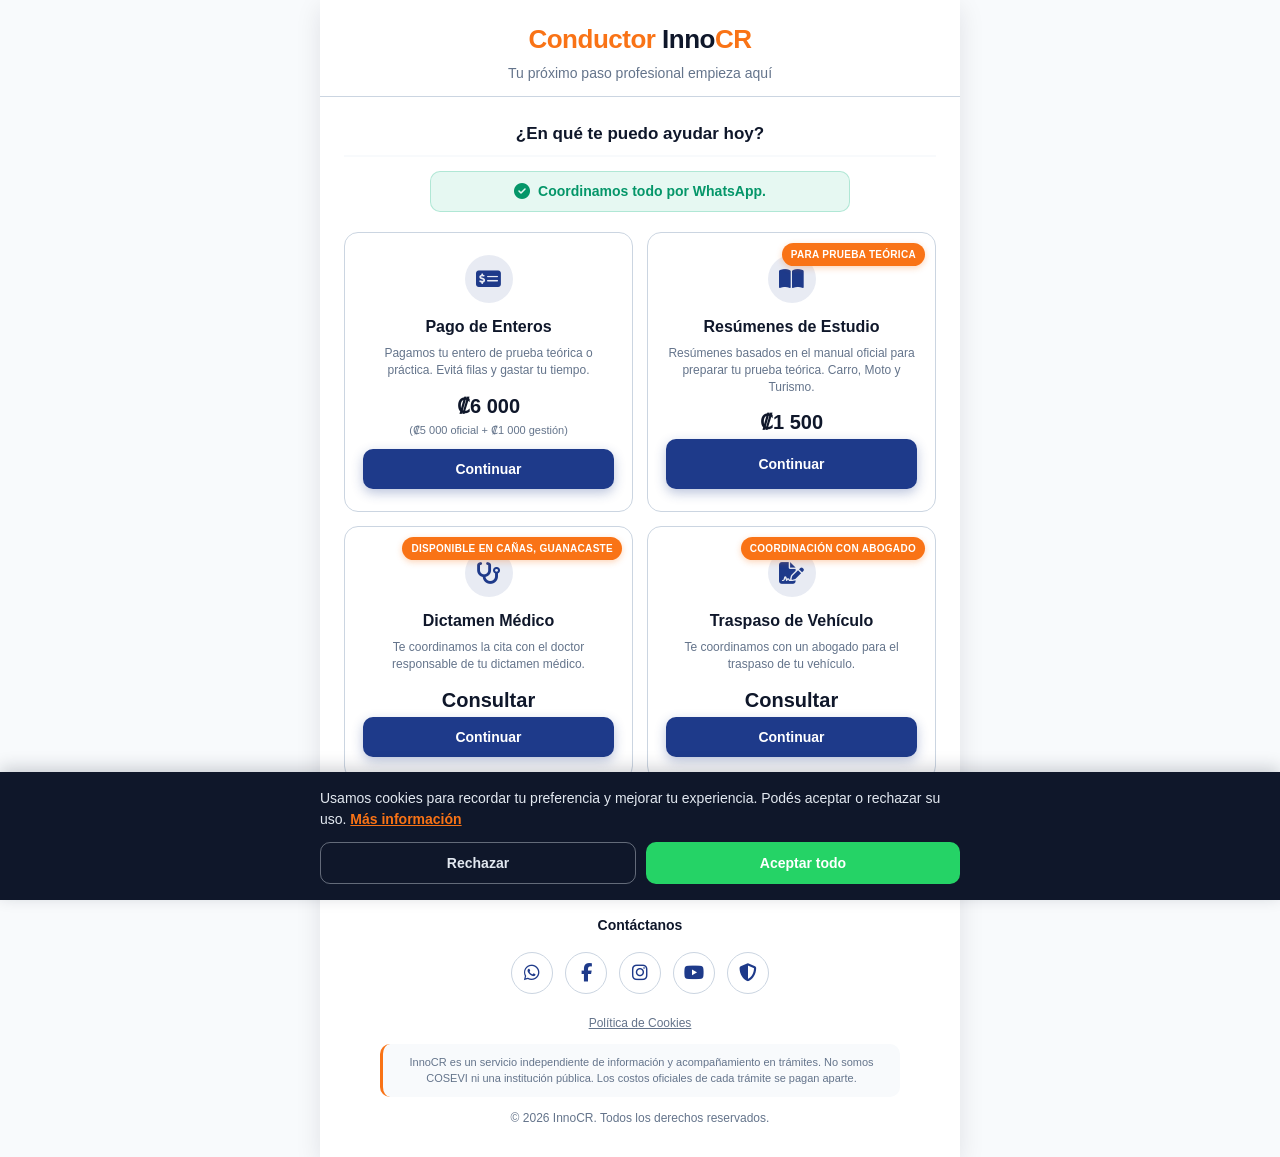
==== conductor/index.html @ 795f497c "Primera versión del sitio web Conductor" ====
<!DOCTYPE html>
<html lang="es">

<head>
    <meta charset="UTF-8">
    <meta name="viewport" content="width=device-width, initial-scale=1.0">
    <title>InnoCR | Trámites y Servicios para Conductores en Costa Rica</title>

    <meta property="og:title" content="InnoCR - Trámites y Servicios para Conductores">
    <meta property="og:description"
        content="Pago de enteros, resúmenes de estudio, dictamen médico y traspasos. Todo coordinado por WhatsApp.">
    <meta property="og:image" content="https://innocr.com/cv/anuncio.jpg">
    <meta property="og:type" content="website">

    <link rel="stylesheet" href="https://cdnjs.cloudflare.com/ajax/libs/font-awesome/6.5.1/css/all.min.css">

    <link rel="stylesheet" href="../cv/styles.css">
    <link rel="stylesheet" href="css/styles.css">
</head>

<body>

    <div id="app">

        <!-- ============================================
             PANTALLA 1: HUB
             ============================================ -->
        <section id="pantalla-hub" class="pantalla activa">
            <header class="cabecera">
                <h1 class="logo"><span>Conductor</span> Inno<span>CR</span></h1>
                <p class="eslogan">Tu próximo paso profesional empieza aquí</p>
            </header>

            <div class="contenido">
                <h2 class="titulo-seccion" style="text-align:center; margin-bottom:14px;">¿En qué te puedo ayudar hoy?
                </h2>

                <div class="tag-pago">
                    <i class="fa-solid fa-circle-check"></i>
                    Coordinamos todo por WhatsApp.
                </div>

                <div id="hub-productos" class="hub-contenido"></div>

                <div class="btn-dudas-wrapper">
                    <button class="btn-dudas-whatsapp" data-ir-a="pantalla-info">
                        <i class="fa-solid fa-circle-info"></i>
                        Información útil para conductores
                    </button>
                </div>
            </div>

            <footer class="footer-innocr">
                <p class="footer-contacto">Contáctanos</p>

                <div class="footer-redes">
                    <a href="https://wa.me/50670373820" target="_blank" rel="noopener" title="WhatsApp">
                        <i class="fa-brands fa-whatsapp"></i>
                    </a>
                    <a href="https://www.facebook.com/Innocr2018" target="_blank" rel="noopener" title="Facebook">
                        <i class="fa-brands fa-facebook-f"></i>
                    </a>
                    <a href="https://www.instagram.com/innocostarica" target="_blank" rel="noopener" title="Instagram">
                        <i class="fa-brands fa-instagram"></i>
                    </a>
                    <a href="https://www.youtube.com/@InnoCostaRica" target="_blank" rel="noopener" title="YouTube">
                        <i class="fa-brands fa-youtube"></i>
                    </a>
                    <a href="#" onclick="abrirModalPrivacidad(); return false;" title="Política de Privacidad">
                        <i class="fa-solid fa-shield-halved"></i>
                    </a>
                </div>

                <p class="footer-legal">
                    <a href="#" onclick="abrirModalCookies(); return false;">Política de Cookies</a>
                </p>

                <p class="footer-aviso" id="footer-aviso-legal"></p>

                <p class="footer-copy">
                    &copy; <span id="anio-actual"></span> InnoCR. Todos los derechos reservados.
                </p>
            </footer>
        </section>

        <!-- ============================================
             PANTALLA 2: INFO ÚTIL
             ============================================ -->
        <section id="pantalla-info" class="pantalla">
            <header class="cabecera">
                <button class="cabecera-volver" data-ir-a="pantalla-hub">
                    <i class="fa-solid fa-arrow-left"></i> Volver
                </button>
                <h2 class="titulo-pantalla">Información útil</h2>
            </header>

            <div class="contenido">

                <div class="seccion">
                    <h3 class="titulo-seccion">
                        Información sobre tipos de licencia
                        <span class="tag-gratis">Gratis</span>
                    </h3>
                    <p class="ayuda-seccion">Tocá una licencia para ver su descripción.</p>
                    <div id="info-licencias" class="licencias-grid"></div>
                </div>

                <div class="seccion">
                    <h3 class="titulo-seccion">Tipos de placa</h3>
                    <div id="info-placas" class="info-lista"></div>
                </div>

                <div class="seccion">
                    <h3 class="titulo-seccion">
                        Servicios gratuitos y enlaces oficiales
                        <span class="tag-gratis">Gratis</span>
                    </h3>
                    <p class="ayuda-seccion">Estos enlaces te llevan a los sitios oficiales. InnoCR no gestiona estos
                        trámites.</p>
                    <div id="info-enlaces" class="enlaces-grid"></div>
                </div>

            </div>
        </section>

        <!-- ============================================
             PANTALLA 3: FORMULARIO
             ============================================ -->
        <section id="pantalla-formulario" class="pantalla">
            <header class="cabecera">
                <button class="cabecera-volver" data-ir-a="pantalla-hub">
                    <i class="fa-solid fa-arrow-left"></i> Volver
                </button>
                <h2 class="titulo-pantalla" id="form-titulo">Formulario</h2>
                <div id="barra-progreso-wrapper" class="progreso" style="display:none; margin-top:12px;">
                    <span class="paso-texto" id="paso-texto">Paso 1 de 3</span>
                    <div class="barra-progreso">
                        <div class="barra-progreso-fill" id="barra-progreso-fill" style="width: 33%;"></div>
                    </div>
                </div>
            </header>

            <div class="contenido">
                <div id="form-campos"></div>
            </div>
        </section>

        <!-- MODAL SELECCIÓN -->
        <div id="modal-seleccion" class="modal-overlay">
            <div class="modal-contenido">
                <h3 id="modal-seleccion-titulo">Seleccionar</h3>
                <div id="modal-seleccion-lista" class="modal-seleccion-lista"></div>
                <div class="modal-botones">
                    <button class="btn-cancelar" id="modal-seleccion-cancelar" type="button">Cancelar</button>
                    <button class="btn-entendido" id="modal-seleccion-confirmar" type="button">Confirmar</button>
                </div>
            </div>
        </div>

        <!-- MODAL PRIVACIDAD -->
        <div id="modal-privacidad" class="modal-overlay">
            <div class="modal-contenido" style="max-width:500px; text-align:left;">
                <h3 style="text-align:center;">Política de Privacidad</h3>
                <p id="texto-privacidad"
                    style="font-size:13px; white-space:pre-wrap; max-height:300px; overflow-y:auto; background:var(--fondo-suave); padding:15px; border-radius:8px; color:var(--texto-suave);">
                </p>
                <div class="modal-botones">
                    <button class="btn-entendido" onclick="cerrarModalPrivacidad()" type="button">Entendido</button>
                </div>
            </div>
        </div>

        <!-- MODAL COOKIES -->
        <div id="modal-cookies" class="modal-overlay">
            <div class="modal-contenido" style="max-width:500px; text-align:left;">
                <h3 style="text-align:center;">Política de Cookies</h3>
                <p id="texto-cookies"
                    style="font-size:13px; white-space:pre-wrap; max-height:300px; overflow-y:auto; background:var(--fondo-suave); padding:15px; border-radius:8px; color:var(--texto-suave);">
                </p>
                <div class="modal-botones">
                    <button class="btn-entendido" onclick="cerrarModalCookies()" type="button">Entendido</button>
                </div>
            </div>
        </div>

        <!-- BANNER COOKIES -->
        <div id="cookie-banner" class="cookie-banner">
            <div class="cookie-banner-contenido">
                <p class="cookie-banner-texto">
                    Usamos cookies para recordar tu preferencia y mejorar tu experiencia. Podés aceptar o rechazar su
                    uso.
                    <a href="#" onclick="abrirModalCookies(); return false;">Más información</a>
                </p>
                <div class="cookie-banner-botones">
                    <button class="cookie-btn cookie-btn-rechazar" onclick="rechazarCookies()"
                        type="button">Rechazar</button>
                    <button class="cookie-btn cookie-btn-aceptar" onclick="aceptarCookies()" type="button">Aceptar
                        todo</button>
                </div>
            </div>
        </div>

    </div>

    <script src="js/data.js"></script>
    <script src="js/utils.js"></script>
    <script src="js/app.js"></script>

</body>

</html>
---- cv/styles.css ----
/* ============================================
   InnoCR — styles.css (GLOBAL)
   Compartido por: landing, curriculum, recomendación y conductor
   ============================================ */

/* ============================================
   1. VARIABLES Y PALETA DE COLORES
   ============================================ */
:root {
    --primario: #0F172A;
    --secundario: #1E3A8A;
    --secundario-hover: #172554;
    --acento: #F97316;
    --acento-hover: #EA580C;
    --fondo: #FFFFFF;
    --fondo-suave: #F8FAFC;
    --texto: #334155;
    --texto-suave: #64748B;
    --borde: #CBD5E1;
    --exito: #10B981;
    --error: #EF4444;
    --whatsapp: #25D366;
    --radio: 14px;
    --radio-sm: 10px;
    --sombra: 0 2px 8px rgba(15, 23, 42, 0.06);
    --sombra-lg: 0 8px 24px rgba(15, 23, 42, 0.10);
}

/* ============================================
   2. RESET Y ESTILOS BASE
   ============================================ */
* {
    box-sizing: border-box;
    margin: 0;
    padding: 0;
}

html,
body {
    height: 100%;
    font-family: -apple-system, BlinkMacSystemFont, "Segoe UI", Roboto, "Helvetica Neue", Arial, sans-serif;
    background: var(--fondo-suave);
    color: var(--texto);
    -webkit-font-smoothing: antialiased;
    font-size: 16px;
    line-height: 1.5;
}

#app {
    max-width: 640px;
    margin: 0 auto;
    min-height: 100vh;
    background: var(--fondo);
    box-shadow: var(--sombra-lg);
    position: relative;
    display: flex;
    flex-direction: column;
}

/* ============================================
   3. ESTRUCTURA DE PANTALLAS
   ============================================ */
.pantalla {
    display: none;
    flex-direction: column;
    min-height: 100vh;
    animation: fadeIn 0.3s ease;
}

.pantalla.activa {
    display: flex;
}

@keyframes fadeIn {
    from {
        opacity: 0;
        transform: translateY(6px);
    }

    to {
        opacity: 1;
        transform: translateY(0);
    }
}

.cabecera {
    padding: 20px 24px 12px;
    border-bottom: 1px solid var(--borde);
    background: var(--fondo);
    position: sticky;
    top: 0;
    z-index: 10;
}

.logo {
    color: var(--primario);
    font-size: 26px;
    font-weight: 800;
    letter-spacing: -0.5px;
    text-align: center;
}

.logo span {
    color: var(--acento);
}

.eslogan {
    color: var(--texto-suave);
    font-size: 14px;
    text-align: center;
    margin-top: 4px;
}

.titulo-pantalla {
    color: var(--primario);
    font-size: 22px;
    font-weight: 700;
    text-align: center;
    margin-top: 12px;
}

/* Botón "← Volver" en cabecera de subpáginas */
.cabecera-volver {
    display: inline-flex;
    align-items: center;
    gap: 6px;
    color: var(--texto-suave);
    text-decoration: none;
    font-size: 14px;
    font-weight: 600;
    margin-bottom: 8px;
}

.cabecera-volver:hover {
    color: var(--secundario);
}

.cabecera-volver i {
    font-size: 12px;
}

/* ============================================
   4. BARRA DE PROGRESO
   ============================================ */
.progreso {
    margin-bottom: 8px;
}

.paso-texto {
    display: block;
    text-align: center;
    font-size: 12px;
    font-weight: 600;
    color: var(--texto-suave);
    letter-spacing: 0.5px;
    text-transform: uppercase;
    margin-bottom: 6px;
}

.barra-progreso {
    width: 100%;
    height: 4px;
    background: var(--borde);
    border-radius: 2px;
    overflow: hidden;
}

.barra-progreso-fill {
    height: 100%;
    background: linear-gradient(90deg, var(--secundario), var(--primario));
    border-radius: 2px;
    transition: width 0.4s ease;
}

/* ============================================
   5. CONTENIDO Y SECCIONES
   ============================================ */
.contenido {
    flex: 1;
    padding: 24px;
    overflow-y: auto;
}

.seccion {
    margin-bottom: 28px;
}

.seccion:last-child {
    margin-bottom: 0;
}

.titulo-seccion {
    color: var(--primario);
    font-size: 17px;
    font-weight: 700;
    margin-bottom: 14px;
    padding-bottom: 8px;
    border-bottom: 2px solid var(--fondo-suave);
}

.opcional {
    font-weight: 400;
    font-size: 13px;
    color: var(--texto-suave);
}

.obligatorio {
    color: var(--error);
    font-weight: 700;
}

.ayuda-seccion {
    font-size: 13px;
    color: var(--texto-suave);
    margin-bottom: 14px;
}

/* ============================================
   6. FORMULARIOS E INPUTS
   ============================================ */
label {
    display: block;
    font-size: 14px;
    font-weight: 600;
    color: var(--texto);
    margin-bottom: 6px;
    margin-top: 14px;
}

label:first-of-type {
    margin-top: 0;
}

input[type="text"],
input[type="email"],
input[type="tel"],
input[type="url"],
input[type="number"],
select,
textarea {
    width: 100%;
    padding: 13px 14px;
    font-size: 16px;
    font-family: inherit;
    color: var(--texto);
    background: var(--fondo);
    border: 1.5px solid var(--borde);
    border-radius: var(--radio-sm);
    outline: none;
    transition: border-color 0.15s, box-shadow 0.15s;
    -webkit-appearance: none;
    appearance: none;
}

input:focus,
select:focus,
textarea:focus {
    border-color: var(--secundario);
    box-shadow: 0 0 0 3px rgba(30, 58, 138, 0.15);
}

input.error,
select.error,
textarea.error {
    border-color: var(--error);
    box-shadow: 0 0 0 3px rgba(239, 68, 68, 0.12);
}

select {
    background-image: url("data:image/svg+xml;utf8,<svg xmlns='http://www.w3.org/2000/svg' width='12' height='12' viewBox='0 0 24 24' fill='none' stroke='%2364748B' stroke-width='3'><polyline points='6 9 12 15 18 9'/></svg>");
    background-repeat: no-repeat;
    background-position: right 14px center;
    padding-right: 40px;
}

textarea {
    resize: vertical;
    min-height: 100px;
}

.fila {
    display: grid;
    grid-template-columns: 1fr 1fr;
    gap: 10px;
}

.fila-3 {
    display: grid;
    grid-template-columns: 1fr 1fr 1fr;
    gap: 10px;
}

.tel-grupo {
    display: grid;
    grid-template-columns: 120px 1fr;
    gap: 8px;
}

.checkbox-label {
    display: flex;
    align-items: flex-start;
    gap: 10px;
    font-size: 14px;
    font-weight: 400;
    padding: 14px;
    background: var(--fondo-suave);
    border-radius: var(--radio-sm);
    border: 1.5px solid var(--borde);
    cursor: pointer;
    margin: 0;
    transition: all 0.3s ease;
}

.checkbox-label input {
    width: 20px;
    height: 20px;
    margin-top: 1px;
    accent-color: var(--secundario);
    flex-shrink: 0;
    cursor: pointer;
}

/* ============================================
   7. BLOQUES DINÁMICOS
   ============================================ */
.bloque {
    background: var(--fondo-suave);
    border: 1.5px solid var(--borde);
    border-radius: var(--radio);
    padding: 16px;
    margin-bottom: 14px;
    position: relative;
    animation: slideIn 0.25s ease;
}

@keyframes slideIn {
    from {
        opacity: 0;
        transform: translateY(-6px);
    }

    to {
        opacity: 1;
        transform: translateY(0);
    }
}

.bloque label {
    font-size: 13px;
    margin-top: 10px;
}

.bloque label:first-of-type {
    margin-top: 0;
}

.bloque-acciones {
    display: flex;
    justify-content: flex-end;
    gap: 6px;
    margin-bottom: 12px;
    border-bottom: 1px dashed var(--borde);
    padding-bottom: 10px;
}

.btn-accion {
    width: 32px;
    height: 32px;
    border-radius: 50%;
    border: none;
    display: flex;
    align-items: center;
    justify-content: center;
    cursor: pointer;
    font-size: 14px;
    transition: background 0.15s;
}

.btn-eliminar {
    background: rgba(239, 68, 68, 0.1);
    color: var(--error);
}

.btn-eliminar:hover {
    background: rgba(239, 68, 68, 0.2);
}

.btn-mover {
    background: rgba(15, 23, 42, 0.08);
    color: var(--primario);
}

.btn-mover:hover {
    background: rgba(15, 23, 42, 0.15);
}

.btn-agregar {
    width: 100%;
    padding: 13px;
    background: var(--fondo);
    color: var(--secundario);
    border: 2px dashed var(--secundario);
    border-radius: var(--radio-sm);
    font-size: 15px;
    font-weight: 600;
    cursor: pointer;
    transition: background 0.15s;
    font-family: inherit;
}

.btn-agregar:hover {
    background: rgba(30, 58, 138, 0.05);
}

/* ============================================
   8. BOTONES PRINCIPALES Y BARRA INFERIOR
   ============================================ */
.barra-inferior {
    display: flex;
    gap: 10px;
    padding: 16px 24px;
    background: var(--fondo);
    border-top: 1px solid var(--borde);
    position: sticky;
    bottom: 0;
    z-index: 10;
}

.btn-primario,
.btn-secundario {
    flex: 1;
    padding: 15px 20px;
    font-size: 16px;
    font-weight: 700;
    font-family: inherit;
    border-radius: var(--radio-sm);
    cursor: pointer;
    transition: transform 0.1s, opacity 0.15s, background 0.15s;
    border: none;
    min-height: 52px;
}

.btn-primario {
    background: var(--secundario);
    color: #fff;
    box-shadow: 0 4px 12px rgba(30, 58, 138, 0.3);
}

.btn-primario:hover {
    background: var(--secundario-hover);
}

.btn-primario:active {
    transform: scale(0.98);
}

.btn-primario:disabled {
    background: var(--texto-suave);
    cursor: not-allowed;
    box-shadow: none;
    opacity: 0.6;
}

.btn-secundario {
    background: var(--fondo);
    color: var(--texto);
    border: 1.5px solid var(--borde);
}

.btn-secundario:hover {
    background: var(--fondo-suave);
}

.btn-secundario:active {
    transform: scale(0.98);
}

.btn-destacado {
    background: var(--acento);
    color: #fff;
    box-shadow: 0 4px 12px rgba(249, 115, 22, 0.3);
}

.btn-destacado:hover {
    background: var(--acento-hover);
}

.btn-grande {
    width: 100%;
    margin-top: 12px;
}

.btn-whatsapp {
    background: var(--whatsapp);
    color: #fff;
    box-shadow: 0 2px 6px rgba(37, 211, 102, 0.3);
    display: inline-flex;
    align-items: center;
    justify-content: center;
    gap: 10px;
}

.btn-whatsapp:hover {
    background: #1EBE5A;
}

.btn-whatsapp i {
    font-size: 20px;
}

.btn-outline {
    background: transparent;
    color: var(--texto-suave);
    border: 1.5px solid var(--borde);
    width: 100%;
    padding: 13px;
    font-size: 15px;
    font-weight: 600;
    border-radius: var(--radio-sm);
    cursor: pointer;
    font-family: inherit;
    transition: background 0.15s;
}

.btn-outline:hover {
    background: var(--fondo-suave);
}

/* ============================================
   9. LANDING PAGE (tarjetas de servicio)
   ============================================ */
.hub-contenido {
    display: flex;
    flex-direction: column;
    gap: 20px;
    margin-top: 10px;
}

.tarjeta-servicio {
    background: var(--fondo);
    border: 1.5px solid var(--borde);
    border-radius: var(--radio);
    padding: 30px 24px;
    text-decoration: none;
    color: var(--texto);
    transition: transform 0.2s, box-shadow 0.2s, border-color 0.2s;
    display: flex;
    flex-direction: column;
    align-items: center;
    text-align: center;
    position: relative;
    overflow: hidden;
}

.tarjeta-servicio:hover {
    transform: translateY(-4px);
    box-shadow: var(--sombra-lg);
    border-color: var(--secundario);
}

.tarjeta-servicio .icono-wrapper {
    width: 64px;
    height: 64px;
    border-radius: 50%;
    background: rgba(30, 58, 138, 0.1);
    display: flex;
    align-items: center;
    justify-content: center;
    margin-bottom: 16px;
}

.tarjeta-servicio .icono-wrapper i {
    font-size: 28px;
    color: var(--secundario);
}

.tarjeta-servicio h3 {
    color: var(--primario);
    font-size: 20px;
    margin-bottom: 8px;
}

.tarjeta-servicio p {
    font-size: 14px;
    color: var(--texto-suave);
    line-height: 1.5;
    margin-bottom: 20px;
    flex: 1;
}

.tarjeta-servicio .precio-tag {
    font-size: 24px;
    font-weight: 800;
    color: var(--primario);
    margin-bottom: 20px;
}

.tarjeta-servicio .btn-primario {
    width: 100%;
    pointer-events: none;
}

/* Tag informativo del pago */
.tag-pago {
    display: flex;
    align-items: center;
    justify-content: center;
    gap: 8px;
    background: rgba(16, 185, 129, 0.10);
    border: 1px solid rgba(16, 185, 129, 0.25);
    color: #059669;
    font-size: 14px;
    font-weight: 600;
    padding: 10px 16px;
    border-radius: var(--radio-sm);
    margin: 0 auto 20px;
    max-width: 420px;
    text-align: center;
    line-height: 1.4;
}

.tag-pago i {
    font-size: 16px;
    flex-shrink: 0;
}

/* Botón "¿Tienes dudas?" — pill centrado */
.btn-dudas-whatsapp {
    display: inline-flex;
    align-items: center;
    justify-content: center;
    gap: 10px;
    padding: 14px 28px;
    background: var(--fondo);
    color: var(--whatsapp);
    border: 2px solid var(--whatsapp);
    border-radius: 999px;
    font-size: 15px;
    font-weight: 700;
    font-family: inherit;
    cursor: pointer;
    transition: all 0.2s ease;
    box-shadow: 0 2px 6px rgba(37, 211, 102, 0.15);
}

.btn-dudas-whatsapp:hover {
    background: var(--whatsapp);
    color: #fff;
    transform: translateY(-2px);
    box-shadow: 0 6px 16px rgba(37, 211, 102, 0.35);
}

.btn-dudas-whatsapp:active {
    transform: translateY(0);
}

.btn-dudas-whatsapp i {
    font-size: 20px;
}

.btn-dudas-wrapper {
    text-align: center;
    margin-top: 28px;
}

/* ============================================
   10. PANTALLA DE BIENVENIDA / PRECIO
   ============================================ */
.pasos-info {
    list-style: none;
    margin: 20px 0;
}

.pasos-info li {
    display: flex;
    align-items: flex-start;
    gap: 14px;
    padding: 14px 0;
    font-size: 15px;
    color: var(--texto);
    line-height: 1.5;
}

.pasos-info .numero {
    flex-shrink: 0;
    width: 32px;
    height: 32px;
    border-radius: 50%;
    background: linear-gradient(135deg, var(--secundario), var(--primario));
    color: #fff;
    font-weight: 700;
    display: flex;
    align-items: center;
    justify-content: center;
    font-size: 15px;
}

.caja-precio {
    background: linear-gradient(135deg, rgba(30, 58, 138, 0.05), rgba(15, 23, 42, 0.05));
    border: 1.5px solid rgba(30, 58, 138, 0.2);
    border-radius: var(--radio);
    padding: 20px;
    text-align: center;
    margin-top: 12px;
}

.precio-label {
    font-size: 13px;
    color: var(--texto-suave);
    font-weight: 600;
    text-transform: uppercase;
    letter-spacing: 0.5px;
}

.precio {
    font-size: 40px;
    font-weight: 800;
    color: var(--primario);
    margin: 6px 0 10px;
    letter-spacing: -1px;
}

.nota-precio {
    font-size: 13px;
    color: var(--texto-suave);
    line-height: 1.5;
}

/* ============================================
   11. PANTALLAS DE ESTADO (ÉXITO / DUPLICADO)
   ============================================ */
.contenido-estado {
    flex: 1;
    display: flex;
    align-items: center;
    justify-content: center;
    padding: 32px 24px;
}

.tarjeta-estado {
    background: var(--fondo);
    border: 1.5px solid var(--borde);
    border-radius: var(--radio);
    padding: 32px 24px;
    text-align: center;
    width: 100%;
    max-width: 420px;
    box-shadow: var(--sombra);
}

.icono-estado {
    font-size: 48px;
    margin-bottom: 12px;
    line-height: 1;
}

.icono-estado.exito {
    color: var(--exito);
}

.icono-estado.info {
    color: var(--secundario);
}

.tarjeta-estado h2 {
    color: var(--primario);
    font-size: 22px;
    margin-bottom: 8px;
}

.tarjeta-estado .texto-estado {
    font-size: 15px;
    color: var(--texto-suave);
    line-height: 1.55;
    margin-bottom: 20px;
}

.resumen-cedula {
    background: var(--fondo-suave);
    border: 1px solid var(--borde);
    border-radius: var(--radio-sm);
    padding: 12px 16px;
    font-size: 14px;
    color: var(--texto);
    margin-bottom: 20px;
    text-align: left;
}

.resumen-cedula strong {
    color: var(--primario);
    display: inline-block;
    min-width: 100px;
}

.mensaje-error {
    background: rgba(239, 68, 68, 0.1);
    color: var(--error);
    padding: 12px 14px;
    border-radius: var(--radio-sm);
    border-left: 4px solid var(--error);
    font-size: 14px;
    margin-top: 12px;
}

/* ============================================
   12. MODALES
   ============================================ */
.modal-overlay {
    position: fixed;
    inset: 0;
    background: rgba(15, 23, 42, 0.75);
    backdrop-filter: blur(4px);
    -webkit-backdrop-filter: blur(4px);
    display: none;
    align-items: center;
    justify-content: center;
    z-index: 1000;
    padding: 20px;
}

.modal-overlay.activo {
    display: flex;
}

.modal-contenido {
    background: var(--fondo);
    border-radius: var(--radio);
    padding: 28px 24px;
    max-width: 380px;
    width: 100%;
    box-shadow: var(--sombra-lg);
    animation: pop 0.3s ease;
}

@keyframes pop {
    0% {
        transform: scale(0.85);
        opacity: 0;
    }

    100% {
        transform: scale(1);
        opacity: 1;
    }
}

.modal-contenido h3 {
    color: var(--primario);
    font-size: 18px;
    margin-bottom: 16px;
    text-align: center;
}

.opcion-radio {
    display: flex;
    align-items: center;
    gap: 10px;
    padding: 12px 14px;
    border: 1.5px solid var(--borde);
    border-radius: var(--radio-sm);
    margin-bottom: 8px;
    cursor: pointer;
    font-size: 15px;
    transition: border-color 0.15s, background 0.15s;
}

.opcion-radio:hover {
    background: var(--fondo-suave);
}

.opcion-radio input {
    accent-color: var(--secundario);
    width: 18px;
    height: 18px;
    cursor: pointer;
}

.opcion-radio.seleccionado {
    border-color: var(--secundario);
    background: rgba(30, 58, 138, 0.05);
}

.modal-botones {
    display: flex;
    gap: 10px;
    margin-top: 20px;
}

.modal-botones button {
    flex: 1;
    padding: 12px;
    font-size: 15px;
    font-weight: 600;
    border-radius: var(--radio-sm);
    cursor: pointer;
    border: none;
    font-family: inherit;
}

.modal-botones .btn-cancelar {
    background: var(--fondo);
    color: var(--texto);
    border: 1.5px solid var(--borde);
}

.modal-botones .btn-cancelar:hover {
    background: var(--fondo-suave);
}

.modal-botones .btn-confirmar {
    background: var(--whatsapp);
    color: #fff;
    display: inline-flex;
    align-items: center;
    justify-content: center;
    gap: 8px;
}

.modal-botones .btn-confirmar:hover {
    background: #1EBE5A;
}

.modal-botones .btn-entendido {
    background: var(--secundario);
    color: #fff;
}

.spinner-grande {
    width: 48px;
    height: 48px;
    border: 4px solid rgba(30, 58, 138, 0.15);
    border-top-color: var(--secundario);
    border-radius: 50%;
    animation: girar 0.9s linear infinite;
    margin: 0 auto 18px;
}

@keyframes girar {
    to {
        transform: rotate(360deg);
    }
}

.modal-contenido.espera {
    text-align: center;
}

.modal-contenido.espera h3 {
    margin-bottom: 8px;
}

.modal-contenido.espera p {
    font-size: 14px;
    color: var(--texto-suave);
    line-height: 1.5;
}

.link-privacidad {
    color: var(--secundario);
    text-decoration: underline;
    cursor: pointer;
    font-weight: 600;
}

#modal-alerta .modal-contenido {
    animation: pop 0.3s ease;
}

#alerta-icono {
    animation: pop 0.4s cubic-bezier(0.175, 0.885, 0.32, 1.275);
}

/* ============================================
   13. TOAST DE GUARDADO
   ============================================ */
.toast-guardado {
    position: fixed;
    bottom: 90px;
    left: 50%;
    transform: translateX(-50%) translateY(20px);
    background: var(--primario);
    color: #fff;
    font-size: 13px;
    font-weight: 600;
    padding: 8px 14px;
    border-radius: 20px;
    box-shadow: var(--sombra-lg);
    opacity: 0;
    pointer-events: none;
    transition: opacity 0.25s ease, transform 0.25s ease;
    z-index: 500;
    white-space: nowrap;
}

.toast-guardado.visible {
    opacity: 1;
    transform: translateX(-50%) translateY(0);
}

/* ============================================
   14. MODAL DE UPSELL (Carta de recomendación)
   ============================================ */
.modal-upsell .modal-contenido {
    text-align: center;
    max-width: 400px;
}

.modal-upsell .upsell-icono {
    font-size: 42px;
    color: var(--secundario);
    margin-bottom: 12px;
    line-height: 1;
}

.modal-upsell .upsell-titulo {
    color: var(--primario);
    font-size: 19px;
    font-weight: 700;
    margin-bottom: 8px;
}

.modal-upsell .upsell-texto {
    font-size: 14px;
    color: var(--texto-suave);
    line-height: 1.5;
    margin-bottom: 8px;
}

.modal-upsell .upsell-precio {
    font-size: 28px;
    font-weight: 800;
    color: var(--primario);
    margin: 8px 0 4px;
}

.modal-upsell .upsell-detalle {
    font-size: 13px;
    color: var(--texto-suave);
    margin-bottom: 20px;
    line-height: 1.5;
}

.modal-upsell .modal-botones {
    flex-direction: column;
}

.modal-upsell .modal-botones button {
    width: 100%;
    padding: 14px;
    font-size: 15px;
}

.modal-upsell .btn-upsell-si {
    background: var(--secundario);
    color: #fff;
}

.modal-upsell .btn-upsell-si:hover {
    background: var(--secundario-hover);
}

.modal-upsell .btn-upsell-no {
    background: var(--fondo);
    color: var(--texto);
    border: 1.5px solid var(--borde);
}

.modal-upsell .btn-upsell-no:hover {
    background: var(--fondo-suave);
}

/* ============================================
   15. BANNER DE COOKIES
   ============================================ */
.cookie-banner {
    position: fixed;
    left: 0;
    right: 0;
    bottom: 0;
    background: var(--primario);
    color: #fff;
    padding: 16px 20px;
    z-index: 900;
    box-shadow: 0 -4px 16px rgba(15, 23, 42, 0.2);
    transform: translateY(100%);
    transition: transform 0.3s ease;
}

.cookie-banner.visible {
    transform: translateY(0);
}

.cookie-banner-contenido {
    max-width: 640px;
    margin: 0 auto;
    display: flex;
    flex-direction: column;
    gap: 12px;
}

.cookie-banner-texto {
    font-size: 14px;
    line-height: 1.5;
    color: #E2E8F0;
}

.cookie-banner-texto a {
    color: var(--acento);
    text-decoration: underline;
    cursor: pointer;
    font-weight: 600;
}

.cookie-banner-texto a:hover {
    color: var(--acento-hover);
}

.cookie-banner-botones {
    display: flex;
    gap: 10px;
    flex-wrap: wrap;
}

.cookie-btn {
    flex: 1;
    min-width: 120px;
    padding: 12px 18px;
    font-size: 14px;
    font-weight: 700;
    font-family: inherit;
    border-radius: var(--radio-sm);
    cursor: pointer;
    border: none;
    transition: all 0.15s;
}

.cookie-btn-aceptar {
    background: var(--whatsapp);
    color: #fff;
}

.cookie-btn-aceptar:hover {
    background: #1EBE5A;
}

.cookie-btn-rechazar {
    background: transparent;
    color: #E2E8F0;
    border: 1.5px solid rgba(226, 232, 240, 0.4);
}

.cookie-btn-rechazar:hover {
    background: rgba(226, 232, 240, 0.1);
}

/* ============================================
   16. MEDIA QUERIES (RESPONSIVE)
   ============================================ */
@media (max-width: 640px) {
    #app {
        box-shadow: none;
    }

    .contenido {
        padding: 20px;
    }

    .cabecera {
        padding: 16px 20px 10px;
    }

    .barra-inferior {
        padding: 12px 20px;
    }

    .titulo-pantalla {
        font-size: 20px;
    }

    .precio {
        font-size: 34px;
    }

    .tel-grupo {
        grid-template-columns: 110px 1fr;
    }

    .fila-3 {
        grid-template-columns: 1fr;
        gap: 4px;
    }

    .toast-guardado {
        bottom: 80px;
        font-size: 12px;
    }

    .btn-dudas-whatsapp {
        padding: 12px 22px;
        font-size: 14px;
    }

    .cookie-banner {
        padding: 14px 16px;
    }

    .cookie-banner-texto {
        font-size: 13px;
    }

    .cookie-btn {
        padding: 11px 14px;
        font-size: 13px;
        min-width: 100px;
    }
}
---- conductor/css/styles.css ----
/* ============================================
   InnoCR — ESTILOS ADICIONALES (SPA)
   ============================================ */

/* 17. TARJETAS DE PRODUCTO */
.tarjeta-servicio {
    position: relative;
    padding: 22px 18px;
}

.tarjeta-servicio .tag-producto {
    position: absolute;
    top: 10px;
    right: 10px;
    background: var(--acento);
    color: #fff;
    font-size: 10px;
    font-weight: 700;
    padding: 4px 9px;
    border-radius: 999px;
    letter-spacing: 0.3px;
    text-transform: uppercase;
    box-shadow: 0 2px 6px rgba(249, 115, 22, 0.3);
}

.tarjeta-servicio .icono-wrapper {
    width: 48px;
    height: 48px;
    margin-bottom: 12px;
}

.tarjeta-servicio .icono-wrapper i {
    font-size: 22px;
}

.tarjeta-servicio h3 {
    font-size: 16px;
    margin-bottom: 6px;
}

.tarjeta-servicio p {
    font-size: 12px;
    line-height: 1.4;
    margin-bottom: 12px;
}

.tarjeta-servicio .precio-tag {
    font-size: 20px;
    margin-bottom: 2px;
}

.tarjeta-servicio .precio-desglose {
    font-size: 11px;
    color: var(--texto-suave);
    margin-bottom: 12px;
    line-height: 1.3;
}

.tarjeta-servicio .btn-primario {
    min-height: 40px;
    padding: 10px 14px;
    font-size: 14px;
}

/* Grid de 2 columnas en desktop, 1 en móvil */
.hub-contenido {
    display: grid;
    grid-template-columns: repeat(2, 1fr);
    gap: 14px;
}

@media (max-width: 640px) {
    .hub-contenido {
        grid-template-columns: 1fr;
    }
}

/* 18. FOOTER */
.footer-innocr {
    padding: 30px 24px;
    text-align: center;
    border-top: 1px solid var(--borde);
    background: var(--fondo);
}

.footer-contacto {
    font-size: 14px;
    font-weight: 600;
    color: var(--primario);
    margin-bottom: 16px;
}

.footer-redes {
    display: flex;
    justify-content: center;
    gap: 12px;
    margin-bottom: 20px;
    flex-wrap: wrap;
}

.footer-redes a {
    width: 42px;
    height: 42px;
    border-radius: 50%;
    border: 1.5px solid var(--borde);
    background: var(--fondo);
    color: var(--secundario);
    display: flex;
    align-items: center;
    justify-content: center;
    font-size: 18px;
    text-decoration: none;
    transition: all 0.2s ease;
}

.footer-redes a:hover {
    background: var(--secundario);
    color: #fff;
    border-color: var(--secundario);
    transform: translateY(-2px);
}

.footer-redes a[href*="wa.me"]:hover {
    background: var(--whatsapp);
    border-color: var(--whatsapp);
}

.footer-legal {
    font-size: 12px;
    color: var(--texto-suave);
    margin-bottom: 12px;
}

.footer-legal a {
    color: var(--texto-suave);
    text-decoration: underline;
}

.footer-legal a:hover {
    color: var(--secundario);
}

.footer-aviso {
    font-size: 11px;
    color: var(--texto-suave);
    line-height: 1.5;
    max-width: 520px;
    margin: 0 auto 12px;
    padding: 10px 14px;
    background: var(--fondo-suave);
    border-radius: var(--radio-sm);
    border-left: 3px solid var(--acento);
}

.footer-copy {
    font-size: 12px;
    color: var(--texto-suave);
}

/* 19. CAMPOS DEL FORMULARIO */
.campo-wrapper {
    margin-bottom: 20px;
    animation: fadeIn 0.25s ease;
}

.btn-select-modal {
    width: 100%;
    padding: 13px 14px;
    font-size: 16px;
    font-family: inherit;
    color: var(--texto);
    background: var(--fondo);
    border: 1.5px solid var(--borde);
    border-radius: var(--radio-sm);
    text-align: left;
    cursor: pointer;
    display: flex;
    align-items: center;
    justify-content: space-between;
    gap: 10px;
    transition: border-color 0.15s, box-shadow 0.15s;
}

.btn-select-modal:hover {
    border-color: var(--secundario);
}

.btn-select-modal:focus {
    outline: none;
    border-color: var(--secundario);
    box-shadow: 0 0 0 3px rgba(30, 58, 138, 0.15);
}

.btn-select-modal .select-valor {
    flex: 1;
    overflow: hidden;
    text-overflow: ellipsis;
    white-space: nowrap;
}

.btn-select-modal i {
    color: var(--texto-suave);
    font-size: 12px;
    flex-shrink: 0;
}

.checkbox-grupo {
    display: flex;
    flex-direction: column;
    gap: 8px;
}

.checkbox-grupo .checkbox-label {
    margin: 0;
}

.checkbox-label.checkbox-legal {
    background: rgba(249, 115, 22, 0.06);
    border-color: rgba(249, 115, 22, 0.3);
}

.checkbox-label.checkbox-legal:hover {
    background: rgba(249, 115, 22, 0.1);
}

/* 20. PRECIO TOTAL EN FORMULARIO */
.form-precio-total {
    background: linear-gradient(135deg, rgba(30, 58, 138, 0.05), rgba(15, 23, 42, 0.05));
    border: 1.5px solid rgba(30, 58, 138, 0.2);
    border-radius: var(--radio);
    padding: 16px 18px;
    margin: 24px 0 16px;
    text-align: center;
}

.precio-linea {
    display: flex;
    justify-content: space-between;
    align-items: center;
    gap: 10px;
}

.precio-linea span {
    font-size: 14px;
    color: var(--texto-suave);
    font-weight: 600;
}

.precio-linea strong {
    font-size: 24px;
    font-weight: 800;
    color: var(--primario);
    letter-spacing: -0.5px;
}

.form-precio-total small {
    display: block;
    font-size: 12px;
    color: var(--texto-suave);
    margin-top: 6px;
    line-height: 1.4;
}

.form-precio-total .nota-precio {
    font-size: 12px;
    color: var(--acento);
    margin-top: 10px;
    padding-top: 10px;
    border-top: 1px dashed rgba(30, 58, 138, 0.2);
    line-height: 1.4;
}

/* 21. MODAL DE SELECCIÓN */
.modal-seleccion-lista {
    max-height: 50vh;
    overflow-y: auto;
    margin-bottom: 16px;
    padding-right: 4px;
}

.modal-seleccion-lista::-webkit-scrollbar {
    width: 6px;
}

.modal-seleccion-lista::-webkit-scrollbar-thumb {
    background: var(--borde);
    border-radius: 3px;
}

.modal-seleccion-lista .opcion-radio {
    margin-bottom: 8px;
}

.modal-seleccion-lista .opcion-radio small {
    display: block;
    color: var(--texto-suave);
    font-size: 12px;
    margin-top: 2px;
    line-height: 1.4;
}

/* 22. INFO ÚTIL */
.licencias-grid {
    display: grid;
    grid-template-columns: repeat(auto-fill, minmax(110px, 1fr));
    gap: 10px;
}

.licencia-chip {
    background: linear-gradient(135deg, var(--secundario), var(--primario));
    color: #fff;
    border-radius: var(--radio-sm);
    padding: 12px 10px;
    text-align: center;
    cursor: default;
    transition: transform 0.15s;
}

.licencia-chip:hover {
    transform: translateY(-2px);
}

.licencia-chip strong {
    display: block;
    font-size: 18px;
    font-weight: 800;
    margin-bottom: 4px;
}

.licencia-chip small {
    display: block;
    font-size: 10px;
    line-height: 1.3;
    opacity: 0.9;
}

.info-lista {
    display: flex;
    flex-direction: column;
    gap: 10px;
}

.info-item {
    background: var(--fondo-suave);
    border: 1px solid var(--borde);
    border-radius: var(--radio-sm);
    padding: 12px 14px;
}

.info-item strong {
    display: block;
    color: var(--primario);
    font-size: 14px;
    margin-bottom: 4px;
}

.info-item p {
    font-size: 13px;
    color: var(--texto-suave);
    line-height: 1.5;
    margin: 0;
}

.enlaces-grid {
    display: grid;
    grid-template-columns: repeat(auto-fill, minmax(240px, 1fr));
    gap: 12px;
}

.info-enlace-card {
    display: block;
    background: var(--fondo);
    border: 1.5px solid var(--borde);
    border-radius: var(--radio-sm);
    padding: 14px 16px;
    text-decoration: none;
    color: var(--texto);
    transition: all 0.2s ease;
    position: relative;
}

.info-enlace-card:hover {
    border-color: var(--secundario);
    background: rgba(30, 58, 138, 0.03);
    transform: translateY(-1px);
}

.info-enlace-tag {
    display: inline-block;
    background: var(--secundario);
    color: #fff;
    font-size: 10px;
    font-weight: 700;
    padding: 2px 8px;
    border-radius: 999px;
    margin-bottom: 8px;
    letter-spacing: 0.3px;
}

.info-enlace-card strong {
    display: block;
    color: var(--primario);
    font-size: 14px;
    margin-bottom: 4px;
}

.info-enlace-card p {
    font-size: 12px;
    color: var(--texto-suave);
    line-height: 1.4;
    margin: 0 0 10px;
}

.info-enlace-gratis {
    display: inline-flex;
    align-items: center;
    gap: 6px;
    font-size: 11px;
    font-weight: 700;
    color: var(--exito);
}

.info-enlace-gratis i {
    font-size: 10px;
}

.tag-gratis {
    display: inline-block;
    background: rgba(16, 185, 129, 0.12);
    color: #059669;
    font-size: 11px;
    font-weight: 700;
    padding: 2px 8px;
    border-radius: 999px;
    margin-left: 8px;
    vertical-align: middle;
    text-transform: uppercase;
    letter-spacing: 0.3px;
}

/* 23. NAVEGACIÓN ENTRE PASOS */
.nav-pasos {
    display: flex;
    gap: 10px;
    margin-top: 24px;
}

.nav-pasos button {
    flex: 1;
    min-height: 52px;
}

/* 24. BOTÓN VOLVER MEJORADO */
.cabecera-volver {
    display: inline-flex;
    align-items: center;
    gap: 8px;
    padding: 8px 14px;
    background: var(--fondo-suave);
    border: 1.5px solid var(--borde);
    border-radius: 999px;
    font-size: 14px;
    font-weight: 600;
    color: var(--texto);
    cursor: pointer;
    transition: all 0.2s;
    margin-bottom: 12px;
    font-family: inherit;
}

.cabecera-volver:hover {
    background: var(--secundario);
    color: #fff;
    border-color: var(--secundario);
}

.cabecera-volver i {
    font-size: 12px;
}

/* 25. BOTÓN WHATSAPP GRANDE */
.btn-whatsapp.btn-grande {
    width: 100%;
    margin-top: 8px;
}

.btn-whatsapp.btn-grande i {
    font-size: 20px;
}

/* 26. RESPONSIVE */
@media (max-width: 640px) {
    .precio-linea strong {
        font-size: 20px;
    }

    .footer-aviso {
        font-size: 10px;
    }

    .modal-seleccion-lista {
        max-height: 45vh;
    }

    .licencias-grid {
        grid-template-columns: repeat(auto-fill, minmax(90px, 1fr));
    }

    .enlaces-grid {
        grid-template-columns: 1fr;
    }
}
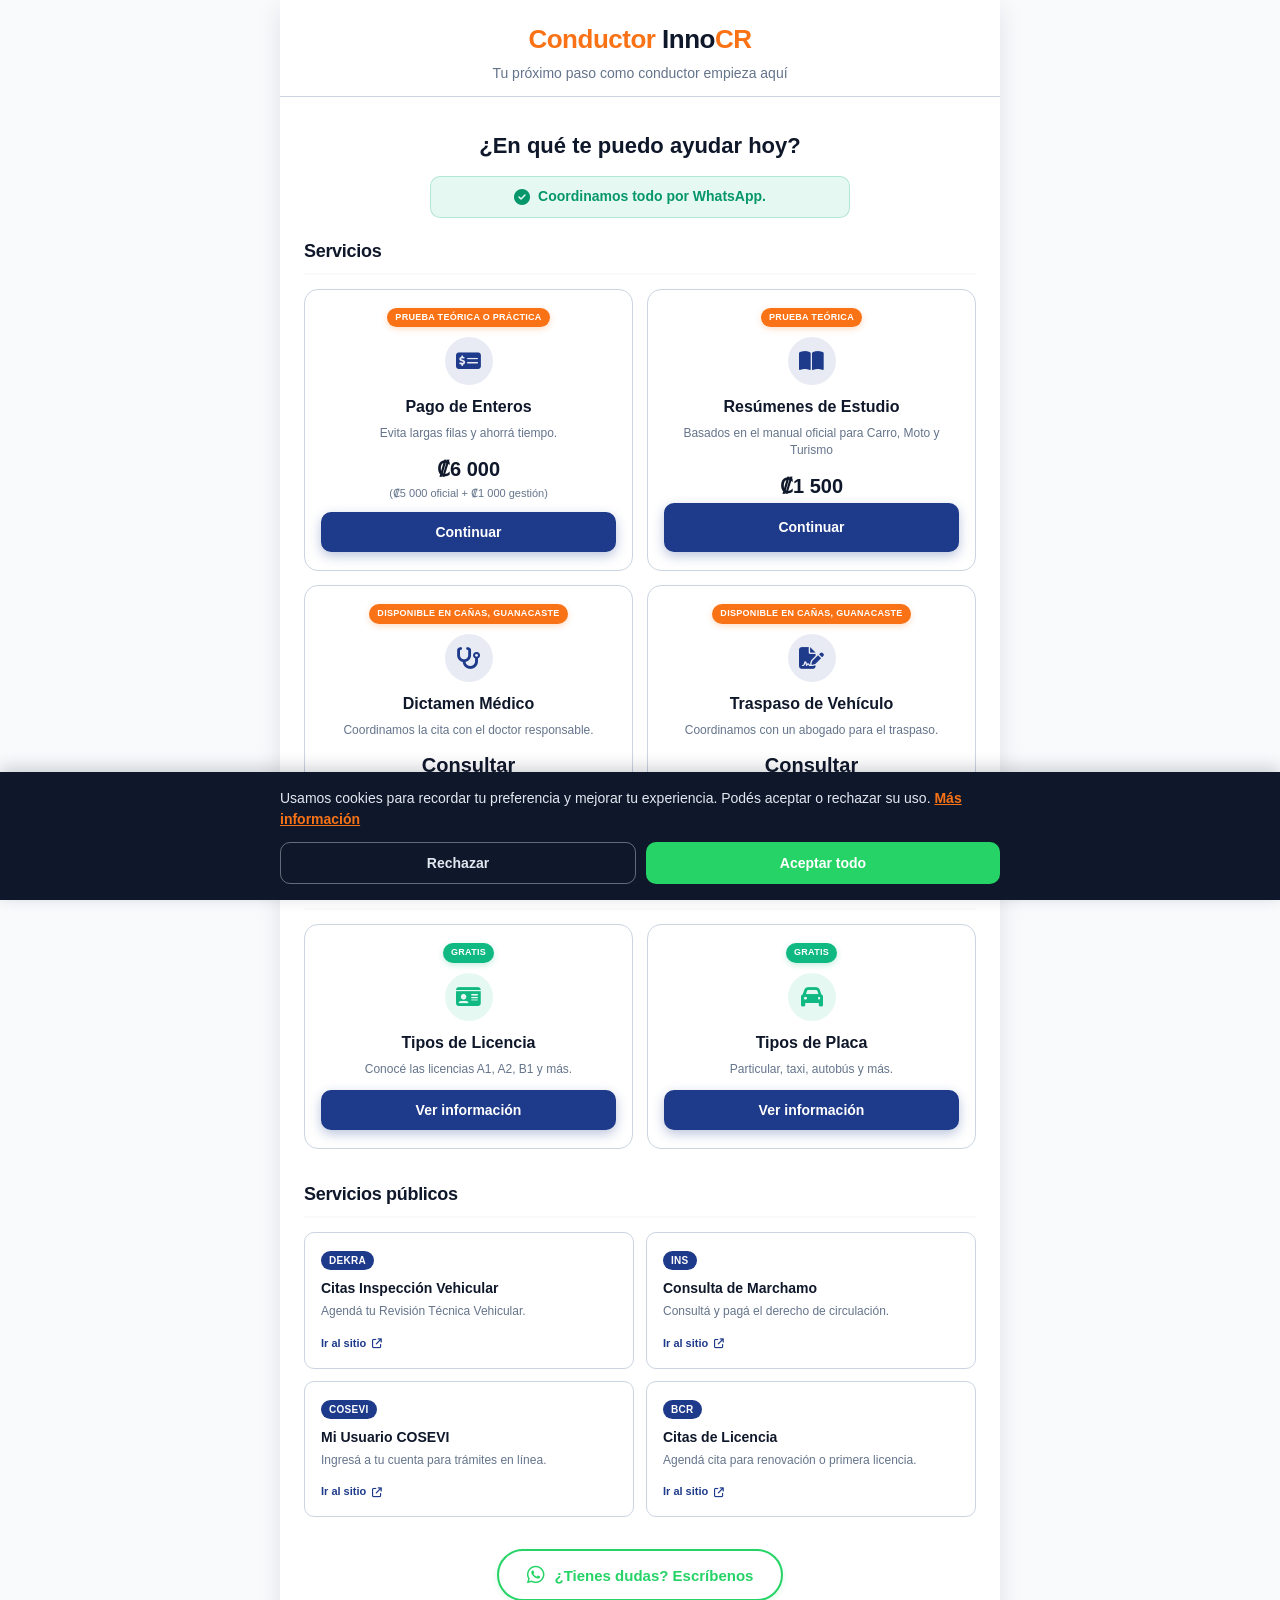
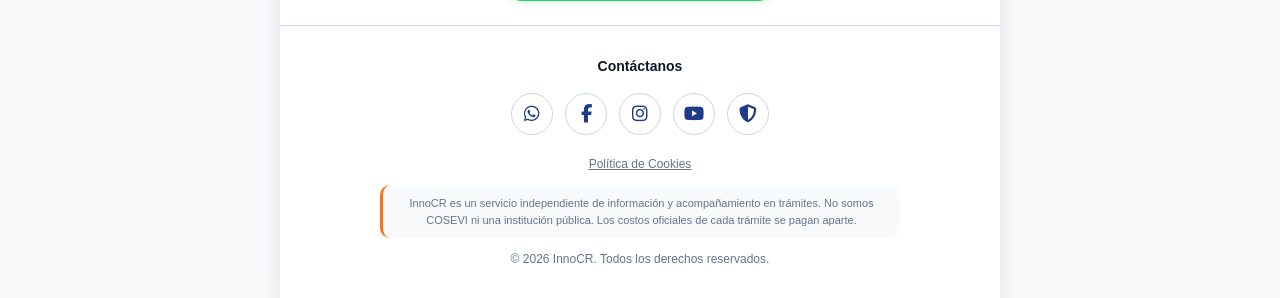
==== commit 340ca5f5: "Mejoras en el sitio web Conductor InnoCR" ====
--- a/conductor/index.html
+++ b/conductor/index.html
@@ -4,17 +4,14 @@
 <head>
     <meta charset="UTF-8">
     <meta name="viewport" content="width=device-width, initial-scale=1.0">
-    <title>InnoCR | Trámites y Servicios para Conductores en Costa Rica</title>
+    <title>InnoCR Conductor | Trámites y Servicios para Conductores en Costa Rica</title>
 
-    <meta property="og:title" content="InnoCR - Trámites y Servicios para Conductores">
+    <meta property="og:title" content="InnoCR Conductor - Trámites y Servicios para Conductores">
     <meta property="og:description"
         content="Pago de enteros, resúmenes de estudio, dictamen médico y traspasos. Todo coordinado por WhatsApp.">
-    <meta property="og:image" content="https://innocr.com/cv/anuncio.jpg">
     <meta property="og:type" content="website">
 
     <link rel="stylesheet" href="https://cdnjs.cloudflare.com/ajax/libs/font-awesome/6.5.1/css/all.min.css">
-
-    <link rel="stylesheet" href="../cv/styles.css">
     <link rel="stylesheet" href="css/styles.css">
 </head>
 
@@ -22,30 +19,28 @@
 
     <div id="app">
 
-        <!-- ============================================
-             PANTALLA 1: HUB
-             ============================================ -->
+        <!-- PANTALLA 1: HUB -->
         <section id="pantalla-hub" class="pantalla activa">
             <header class="cabecera">
                 <h1 class="logo"><span>Conductor</span> Inno<span>CR</span></h1>
-                <p class="eslogan">Tu próximo paso profesional empieza aquí</p>
+                <p class="eslogan">Tu próximo paso como conductor empieza aquí</p>
             </header>
 
             <div class="contenido">
-                <h2 class="titulo-seccion" style="text-align:center; margin-bottom:14px;">¿En qué te puedo ayudar hoy?
-                </h2>
+                <h2 class="titulo-pantalla" style="margin-bottom:14px;">¿En qué te puedo ayudar hoy?</h2>
 
                 <div class="tag-pago">
                     <i class="fa-solid fa-circle-check"></i>
                     Coordinamos todo por WhatsApp.
                 </div>
 
-                <div id="hub-productos" class="hub-contenido"></div>
+                <div id="hub-categorias"></div>
 
                 <div class="btn-dudas-wrapper">
-                    <button class="btn-dudas-whatsapp" data-ir-a="pantalla-info">
-                        <i class="fa-solid fa-circle-info"></i>
-                        Información útil para conductores
+                    <button class="btn-dudas-whatsapp"
+                        onclick="window.open(Utils.construirUrlWhatsApp(CONFIG.whatsapp.numero, 'Hola, tengo una consulta sobre los servicios de Conductor InnoCR.'), '_blank')">
+                        <i class="fa-brands fa-whatsapp"></i>
+                        ¿Tienes dudas? Escríbenos
                     </button>
                 </div>
             </div>
@@ -83,49 +78,7 @@
             </footer>
         </section>
 
-        <!-- ============================================
-             PANTALLA 2: INFO ÚTIL
-             ============================================ -->
-        <section id="pantalla-info" class="pantalla">
-            <header class="cabecera">
-                <button class="cabecera-volver" data-ir-a="pantalla-hub">
-                    <i class="fa-solid fa-arrow-left"></i> Volver
-                </button>
-                <h2 class="titulo-pantalla">Información útil</h2>
-            </header>
-
-            <div class="contenido">
-
-                <div class="seccion">
-                    <h3 class="titulo-seccion">
-                        Información sobre tipos de licencia
-                        <span class="tag-gratis">Gratis</span>
-                    </h3>
-                    <p class="ayuda-seccion">Tocá una licencia para ver su descripción.</p>
-                    <div id="info-licencias" class="licencias-grid"></div>
-                </div>
-
-                <div class="seccion">
-                    <h3 class="titulo-seccion">Tipos de placa</h3>
-                    <div id="info-placas" class="info-lista"></div>
-                </div>
-
-                <div class="seccion">
-                    <h3 class="titulo-seccion">
-                        Servicios gratuitos y enlaces oficiales
-                        <span class="tag-gratis">Gratis</span>
-                    </h3>
-                    <p class="ayuda-seccion">Estos enlaces te llevan a los sitios oficiales. InnoCR no gestiona estos
-                        trámites.</p>
-                    <div id="info-enlaces" class="enlaces-grid"></div>
-                </div>
-
-            </div>
-        </section>
-
-        <!-- ============================================
-             PANTALLA 3: FORMULARIO
-             ============================================ -->
+        <!-- PANTALLA 2: FORMULARIO -->
         <section id="pantalla-formulario" class="pantalla">
             <header class="cabecera">
                 <button class="cabecera-volver" data-ir-a="pantalla-hub">
@@ -145,7 +98,7 @@
             </div>
         </section>
 
-        <!-- MODAL SELECCIÓN -->
+        <!-- MODAL SELECCIÓN / INFO -->
         <div id="modal-seleccion" class="modal-overlay">
             <div class="modal-contenido">
                 <h3 id="modal-seleccion-titulo">Seleccionar</h3>
--- a/conductor/css/styles.css
+++ b/conductor/css/styles.css
@@ -1,456 +1,125 @@
 /* ============================================
-   InnoCR — ESTILOS ADICIONALES (SPA)
-   ============================================ */
-
-/* 17. TARJETAS DE PRODUCTO */
-.tarjeta-servicio {
+   InnoCR Conductor — styles.css
+   Hoja completa e independiente.
+   ============================================ */
+
+/* ============================================
+   1. VARIABLES Y PALETA
+   ============================================ */
+:root {
+    --primario: #0F172A;
+    --secundario: #1E3A8A;
+    --secundario-hover: #172554;
+    --acento: #F97316;
+    --acento-hover: #EA580C;
+    --fondo: #FFFFFF;
+    --fondo-suave: #F8FAFC;
+    --texto: #334155;
+    --texto-suave: #64748B;
+    --borde: #CBD5E1;
+    --exito: #10B981;
+    --error: #EF4444;
+    --whatsapp: #25D366;
+    --radio: 14px;
+    --radio-sm: 10px;
+    --sombra: 0 2px 8px rgba(15, 23, 42, 0.06);
+    --sombra-lg: 0 8px 24px rgba(15, 23, 42, 0.10);
+}
+
+/* ============================================
+   2. RESET Y BASE
+   ============================================ */
+* {
+    box-sizing: border-box;
+    margin: 0;
+    padding: 0;
+}
+
+html,
+body {
+    height: 100%;
+    font-family: -apple-system, BlinkMacSystemFont, "Segoe UI", Roboto, "Helvetica Neue", Arial, sans-serif;
+    background: var(--fondo-suave);
+    color: var(--texto);
+    -webkit-font-smoothing: antialiased;
+    font-size: 16px;
+    line-height: 1.5;
+}
+
+#app {
+    max-width: 720px;
+    margin: 0 auto;
+    min-height: 100vh;
+    background: var(--fondo);
+    box-shadow: var(--sombra-lg);
     position: relative;
-    padding: 22px 18px;
-}
-
-.tarjeta-servicio .tag-producto {
-    position: absolute;
-    top: 10px;
-    right: 10px;
-    background: var(--acento);
-    color: #fff;
-    font-size: 10px;
+    display: flex;
+    flex-direction: column;
+}
+
+/* ============================================
+   3. PANTALLAS
+   ============================================ */
+.pantalla {
+    display: none;
+    flex-direction: column;
+    min-height: 100vh;
+    animation: fadeIn 0.3s ease;
+}
+
+.pantalla.activa {
+    display: flex;
+}
+
+@keyframes fadeIn {
+    from {
+        opacity: 0;
+        transform: translateY(6px);
+    }
+
+    to {
+        opacity: 1;
+        transform: translateY(0);
+    }
+}
+
+.cabecera {
+    padding: 20px 24px 12px;
+    border-bottom: 1px solid var(--borde);
+    background: var(--fondo);
+    position: sticky;
+    top: 0;
+    z-index: 10;
+}
+
+.logo {
+    color: var(--primario);
+    font-size: 26px;
+    font-weight: 800;
+    letter-spacing: -0.5px;
+    text-align: center;
+}
+
+.logo span {
+    color: var(--acento);
+}
+
+.eslogan {
+    color: var(--texto-suave);
+    font-size: 14px;
+    text-align: center;
+    margin-top: 4px;
+}
+
+.titulo-pantalla {
+    color: var(--primario);
+    font-size: 22px;
     font-weight: 700;
-    padding: 4px 9px;
-    border-radius: 999px;
-    letter-spacing: 0.3px;
-    text-transform: uppercase;
-    box-shadow: 0 2px 6px rgba(249, 115, 22, 0.3);
-}
-
-.tarjeta-servicio .icono-wrapper {
-    width: 48px;
-    height: 48px;
-    margin-bottom: 12px;
-}
-
-.tarjeta-servicio .icono-wrapper i {
-    font-size: 22px;
-}
-
-.tarjeta-servicio h3 {
-    font-size: 16px;
-    margin-bottom: 6px;
-}
-
-.tarjeta-servicio p {
-    font-size: 12px;
-    line-height: 1.4;
-    margin-bottom: 12px;
-}
-
-.tarjeta-servicio .precio-tag {
-    font-size: 20px;
-    margin-bottom: 2px;
-}
-
-.tarjeta-servicio .precio-desglose {
-    font-size: 11px;
-    color: var(--texto-suave);
-    margin-bottom: 12px;
-    line-height: 1.3;
-}
-
-.tarjeta-servicio .btn-primario {
-    min-height: 40px;
-    padding: 10px 14px;
-    font-size: 14px;
-}
-
-/* Grid de 2 columnas en desktop, 1 en móvil */
-.hub-contenido {
-    display: grid;
-    grid-template-columns: repeat(2, 1fr);
-    gap: 14px;
-}
-
-@media (max-width: 640px) {
-    .hub-contenido {
-        grid-template-columns: 1fr;
-    }
-}
-
-/* 18. FOOTER */
-.footer-innocr {
-    padding: 30px 24px;
     text-align: center;
-    border-top: 1px solid var(--borde);
-    background: var(--fondo);
-}
-
-.footer-contacto {
-    font-size: 14px;
-    font-weight: 600;
-    color: var(--primario);
-    margin-bottom: 16px;
-}
-
-.footer-redes {
-    display: flex;
-    justify-content: center;
-    gap: 12px;
-    margin-bottom: 20px;
-    flex-wrap: wrap;
-}
-
-.footer-redes a {
-    width: 42px;
-    height: 42px;
-    border-radius: 50%;
-    border: 1.5px solid var(--borde);
-    background: var(--fondo);
-    color: var(--secundario);
-    display: flex;
-    align-items: center;
-    justify-content: center;
-    font-size: 18px;
-    text-decoration: none;
-    transition: all 0.2s ease;
-}
-
-.footer-redes a:hover {
-    background: var(--secundario);
-    color: #fff;
-    border-color: var(--secundario);
-    transform: translateY(-2px);
-}
-
-.footer-redes a[href*="wa.me"]:hover {
-    background: var(--whatsapp);
-    border-color: var(--whatsapp);
-}
-
-.footer-legal {
-    font-size: 12px;
-    color: var(--texto-suave);
-    margin-bottom: 12px;
-}
-
-.footer-legal a {
-    color: var(--texto-suave);
-    text-decoration: underline;
-}
-
-.footer-legal a:hover {
-    color: var(--secundario);
-}
-
-.footer-aviso {
-    font-size: 11px;
-    color: var(--texto-suave);
-    line-height: 1.5;
-    max-width: 520px;
-    margin: 0 auto 12px;
-    padding: 10px 14px;
-    background: var(--fondo-suave);
-    border-radius: var(--radio-sm);
-    border-left: 3px solid var(--acento);
-}
-
-.footer-copy {
-    font-size: 12px;
-    color: var(--texto-suave);
-}
-
-/* 19. CAMPOS DEL FORMULARIO */
-.campo-wrapper {
-    margin-bottom: 20px;
-    animation: fadeIn 0.25s ease;
-}
-
-.btn-select-modal {
-    width: 100%;
-    padding: 13px 14px;
-    font-size: 16px;
-    font-family: inherit;
-    color: var(--texto);
-    background: var(--fondo);
-    border: 1.5px solid var(--borde);
-    border-radius: var(--radio-sm);
-    text-align: left;
-    cursor: pointer;
-    display: flex;
-    align-items: center;
-    justify-content: space-between;
-    gap: 10px;
-    transition: border-color 0.15s, box-shadow 0.15s;
-}
-
-.btn-select-modal:hover {
-    border-color: var(--secundario);
-}
-
-.btn-select-modal:focus {
-    outline: none;
-    border-color: var(--secundario);
-    box-shadow: 0 0 0 3px rgba(30, 58, 138, 0.15);
-}
-
-.btn-select-modal .select-valor {
-    flex: 1;
-    overflow: hidden;
-    text-overflow: ellipsis;
-    white-space: nowrap;
-}
-
-.btn-select-modal i {
-    color: var(--texto-suave);
-    font-size: 12px;
-    flex-shrink: 0;
-}
-
-.checkbox-grupo {
-    display: flex;
-    flex-direction: column;
-    gap: 8px;
-}
-
-.checkbox-grupo .checkbox-label {
-    margin: 0;
-}
-
-.checkbox-label.checkbox-legal {
-    background: rgba(249, 115, 22, 0.06);
-    border-color: rgba(249, 115, 22, 0.3);
-}
-
-.checkbox-label.checkbox-legal:hover {
-    background: rgba(249, 115, 22, 0.1);
-}
-
-/* 20. PRECIO TOTAL EN FORMULARIO */
-.form-precio-total {
-    background: linear-gradient(135deg, rgba(30, 58, 138, 0.05), rgba(15, 23, 42, 0.05));
-    border: 1.5px solid rgba(30, 58, 138, 0.2);
-    border-radius: var(--radio);
-    padding: 16px 18px;
-    margin: 24px 0 16px;
-    text-align: center;
-}
-
-.precio-linea {
-    display: flex;
-    justify-content: space-between;
-    align-items: center;
-    gap: 10px;
-}
-
-.precio-linea span {
-    font-size: 14px;
-    color: var(--texto-suave);
-    font-weight: 600;
-}
-
-.precio-linea strong {
-    font-size: 24px;
-    font-weight: 800;
-    color: var(--primario);
-    letter-spacing: -0.5px;
-}
-
-.form-precio-total small {
-    display: block;
-    font-size: 12px;
-    color: var(--texto-suave);
-    margin-top: 6px;
-    line-height: 1.4;
-}
-
-.form-precio-total .nota-precio {
-    font-size: 12px;
-    color: var(--acento);
-    margin-top: 10px;
-    padding-top: 10px;
-    border-top: 1px dashed rgba(30, 58, 138, 0.2);
-    line-height: 1.4;
-}
-
-/* 21. MODAL DE SELECCIÓN */
-.modal-seleccion-lista {
-    max-height: 50vh;
-    overflow-y: auto;
-    margin-bottom: 16px;
-    padding-right: 4px;
-}
-
-.modal-seleccion-lista::-webkit-scrollbar {
-    width: 6px;
-}
-
-.modal-seleccion-lista::-webkit-scrollbar-thumb {
-    background: var(--borde);
-    border-radius: 3px;
-}
-
-.modal-seleccion-lista .opcion-radio {
-    margin-bottom: 8px;
-}
-
-.modal-seleccion-lista .opcion-radio small {
-    display: block;
-    color: var(--texto-suave);
-    font-size: 12px;
-    margin-top: 2px;
-    line-height: 1.4;
-}
-
-/* 22. INFO ÚTIL */
-.licencias-grid {
-    display: grid;
-    grid-template-columns: repeat(auto-fill, minmax(110px, 1fr));
-    gap: 10px;
-}
-
-.licencia-chip {
-    background: linear-gradient(135deg, var(--secundario), var(--primario));
-    color: #fff;
-    border-radius: var(--radio-sm);
-    padding: 12px 10px;
-    text-align: center;
-    cursor: default;
-    transition: transform 0.15s;
-}
-
-.licencia-chip:hover {
-    transform: translateY(-2px);
-}
-
-.licencia-chip strong {
-    display: block;
-    font-size: 18px;
-    font-weight: 800;
-    margin-bottom: 4px;
-}
-
-.licencia-chip small {
-    display: block;
-    font-size: 10px;
-    line-height: 1.3;
-    opacity: 0.9;
-}
-
-.info-lista {
-    display: flex;
-    flex-direction: column;
-    gap: 10px;
-}
-
-.info-item {
-    background: var(--fondo-suave);
-    border: 1px solid var(--borde);
-    border-radius: var(--radio-sm);
-    padding: 12px 14px;
-}
-
-.info-item strong {
-    display: block;
-    color: var(--primario);
-    font-size: 14px;
-    margin-bottom: 4px;
-}
-
-.info-item p {
-    font-size: 13px;
-    color: var(--texto-suave);
-    line-height: 1.5;
-    margin: 0;
-}
-
-.enlaces-grid {
-    display: grid;
-    grid-template-columns: repeat(auto-fill, minmax(240px, 1fr));
-    gap: 12px;
-}
-
-.info-enlace-card {
-    display: block;
-    background: var(--fondo);
-    border: 1.5px solid var(--borde);
-    border-radius: var(--radio-sm);
-    padding: 14px 16px;
-    text-decoration: none;
-    color: var(--texto);
-    transition: all 0.2s ease;
-    position: relative;
-}
-
-.info-enlace-card:hover {
-    border-color: var(--secundario);
-    background: rgba(30, 58, 138, 0.03);
-    transform: translateY(-1px);
-}
-
-.info-enlace-tag {
-    display: inline-block;
-    background: var(--secundario);
-    color: #fff;
-    font-size: 10px;
-    font-weight: 700;
-    padding: 2px 8px;
-    border-radius: 999px;
-    margin-bottom: 8px;
-    letter-spacing: 0.3px;
-}
-
-.info-enlace-card strong {
-    display: block;
-    color: var(--primario);
-    font-size: 14px;
-    margin-bottom: 4px;
-}
-
-.info-enlace-card p {
-    font-size: 12px;
-    color: var(--texto-suave);
-    line-height: 1.4;
-    margin: 0 0 10px;
-}
-
-.info-enlace-gratis {
-    display: inline-flex;
-    align-items: center;
-    gap: 6px;
-    font-size: 11px;
-    font-weight: 700;
-    color: var(--exito);
-}
-
-.info-enlace-gratis i {
-    font-size: 10px;
-}
-
-.tag-gratis {
-    display: inline-block;
-    background: rgba(16, 185, 129, 0.12);
-    color: #059669;
-    font-size: 11px;
-    font-weight: 700;
-    padding: 2px 8px;
-    border-radius: 999px;
-    margin-left: 8px;
-    vertical-align: middle;
-    text-transform: uppercase;
-    letter-spacing: 0.3px;
-}
-
-/* 23. NAVEGACIÓN ENTRE PASOS */
-.nav-pasos {
-    display: flex;
-    gap: 10px;
-    margin-top: 24px;
-}
-
-.nav-pasos button {
-    flex: 1;
-    min-height: 52px;
-}
-
-/* 24. BOTÓN VOLVER MEJORADO */
+    margin-top: 8px;
+}
+
+/* Botón volver (pill) */
 .cabecera-volver {
     display: inline-flex;
     align-items: center;
@@ -478,18 +147,1054 @@
     font-size: 12px;
 }
 
-/* 25. BOTÓN WHATSAPP GRANDE */
+/* ============================================
+   4. PROGRESO
+   ============================================ */
+.progreso {
+    margin-bottom: 8px;
+}
+
+.paso-texto {
+    display: block;
+    text-align: center;
+    font-size: 12px;
+    font-weight: 600;
+    color: var(--texto-suave);
+    letter-spacing: 0.5px;
+    text-transform: uppercase;
+    margin-bottom: 6px;
+}
+
+.barra-progreso {
+    width: 100%;
+    height: 4px;
+    background: var(--borde);
+    border-radius: 2px;
+    overflow: hidden;
+}
+
+.barra-progreso-fill {
+    height: 100%;
+    background: linear-gradient(90deg, var(--secundario), var(--primario));
+    border-radius: 2px;
+    transition: width 0.4s ease;
+}
+
+/* ============================================
+   5. CONTENIDO Y SECCIONES
+   ============================================ */
+.contenido {
+    flex: 1;
+    padding: 24px;
+    overflow-y: auto;
+}
+
+.seccion {
+    margin-bottom: 28px;
+}
+
+.titulo-seccion {
+    color: var(--primario);
+    font-size: 17px;
+    font-weight: 700;
+    margin-bottom: 14px;
+    padding-bottom: 8px;
+    border-bottom: 2px solid var(--fondo-suave);
+}
+
+.obligatorio {
+    color: var(--error);
+    font-weight: 700;
+}
+
+.ayuda-seccion {
+    font-size: 13px;
+    color: var(--texto-suave);
+    margin-bottom: 14px;
+}
+
+/* ============================================
+   6. FORMULARIOS
+   ============================================ */
+label {
+    display: block;
+    font-size: 14px;
+    font-weight: 600;
+    color: var(--texto);
+    margin-bottom: 6px;
+}
+
+input[type="text"],
+input[type="email"],
+input[type="tel"],
+input[type="number"],
+select,
+textarea {
+    width: 100%;
+    padding: 13px 14px;
+    font-size: 16px;
+    font-family: inherit;
+    color: var(--texto);
+    background: var(--fondo);
+    border: 1.5px solid var(--borde);
+    border-radius: var(--radio-sm);
+    outline: none;
+    transition: border-color 0.15s, box-shadow 0.15s;
+    -webkit-appearance: none;
+    appearance: none;
+}
+
+input:focus,
+select:focus,
+textarea:focus {
+    border-color: var(--secundario);
+    box-shadow: 0 0 0 3px rgba(30, 58, 138, 0.15);
+}
+
+.checkbox-label {
+    display: flex;
+    align-items: flex-start;
+    gap: 10px;
+    font-size: 14px;
+    font-weight: 400;
+    padding: 14px;
+    background: var(--fondo-suave);
+    border-radius: var(--radio-sm);
+    border: 1.5px solid var(--borde);
+    cursor: pointer;
+    margin: 0;
+    transition: all 0.3s ease;
+}
+
+.checkbox-label input {
+    width: 20px;
+    height: 20px;
+    margin-top: 1px;
+    accent-color: var(--secundario);
+    flex-shrink: 0;
+    cursor: pointer;
+}
+
+/* ============================================
+   7. BOTONES
+   ============================================ */
+.btn-primario,
+.btn-secundario {
+    flex: 1;
+    padding: 15px 20px;
+    font-size: 16px;
+    font-weight: 700;
+    font-family: inherit;
+    border-radius: var(--radio-sm);
+    cursor: pointer;
+    transition: transform 0.1s, opacity 0.15s, background 0.15s;
+    border: none;
+    min-height: 52px;
+}
+
+.btn-primario {
+    background: var(--secundario);
+    color: #fff;
+    box-shadow: 0 4px 12px rgba(30, 58, 138, 0.3);
+}
+
+.btn-primario:hover {
+    background: var(--secundario-hover);
+}
+
+.btn-primario:active {
+    transform: scale(0.98);
+}
+
+.btn-primario:disabled {
+    background: var(--texto-suave);
+    cursor: not-allowed;
+    box-shadow: none;
+    opacity: 0.6;
+}
+
+.btn-secundario {
+    background: var(--fondo);
+    color: var(--texto);
+    border: 1.5px solid var(--borde);
+}
+
+.btn-secundario:hover {
+    background: var(--fondo-suave);
+}
+
+.btn-secundario:active {
+    transform: scale(0.98);
+}
+
+.btn-grande {
+    width: 100%;
+    margin-top: 12px;
+}
+
+.btn-whatsapp {
+    background: var(--whatsapp);
+    color: #fff;
+    box-shadow: 0 2px 6px rgba(37, 211, 102, 0.3);
+    display: inline-flex;
+    align-items: center;
+    justify-content: center;
+    gap: 10px;
+}
+
+.btn-whatsapp:hover {
+    background: #1EBE5A;
+}
+
+.btn-whatsapp i {
+    font-size: 20px;
+}
+
 .btn-whatsapp.btn-grande {
     width: 100%;
     margin-top: 8px;
 }
 
-.btn-whatsapp.btn-grande i {
+.btn-outline {
+    background: transparent;
+    color: var(--texto-suave);
+    border: 1.5px solid var(--borde);
+    width: 100%;
+    padding: 13px;
+    font-size: 15px;
+    font-weight: 600;
+    border-radius: var(--radio-sm);
+    cursor: pointer;
+    font-family: inherit;
+    transition: background 0.15s;
+}
+
+.btn-outline:hover {
+    background: var(--fondo-suave);
+}
+
+/* Botón dudas WhatsApp (pill) */
+.btn-dudas-wrapper {
+    text-align: center;
+    margin-top: 28px;
+}
+
+.btn-dudas-whatsapp {
+    display: inline-flex;
+    align-items: center;
+    justify-content: center;
+    gap: 10px;
+    padding: 14px 28px;
+    background: var(--fondo);
+    color: var(--whatsapp);
+    border: 2px solid var(--whatsapp);
+    border-radius: 999px;
+    font-size: 15px;
+    font-weight: 700;
+    font-family: inherit;
+    cursor: pointer;
+    transition: all 0.2s ease;
+    box-shadow: 0 2px 6px rgba(37, 211, 102, 0.15);
+}
+
+.btn-dudas-whatsapp:hover {
+    background: var(--whatsapp);
+    color: #fff;
+    transform: translateY(-2px);
+    box-shadow: 0 6px 16px rgba(37, 211, 102, 0.35);
+}
+
+.btn-dudas-whatsapp i {
     font-size: 20px;
 }
 
-/* 26. RESPONSIVE */
+/* ============================================
+   8. TAG PAGO
+   ============================================ */
+.tag-pago {
+    display: flex;
+    align-items: center;
+    justify-content: center;
+    gap: 8px;
+    background: rgba(16, 185, 129, 0.10);
+    border: 1px solid rgba(16, 185, 129, 0.25);
+    color: #059669;
+    font-size: 14px;
+    font-weight: 600;
+    padding: 10px 16px;
+    border-radius: var(--radio-sm);
+    margin: 0 auto 20px;
+    max-width: 420px;
+    text-align: center;
+    line-height: 1.4;
+}
+
+.tag-pago i {
+    font-size: 16px;
+    flex-shrink: 0;
+}
+
+/* ============================================
+   9. CATEGORÍAS DEL HUB
+   ============================================ */
+.categoria {
+    margin-bottom: 32px;
+}
+
+.titulo-categoria {
+    color: var(--primario);
+    font-size: 18px;
+    font-weight: 800;
+    margin-bottom: 14px;
+    padding-bottom: 8px;
+    border-bottom: 2px solid var(--fondo-suave);
+    letter-spacing: -0.3px;
+}
+
+.hub-contenido {
+    display: grid;
+    grid-template-columns: repeat(2, 1fr);
+    gap: 14px;
+}
+
+/* ============================================
+   10. TARJETAS DE PRODUCTO
+   ============================================ */
+.tarjeta-servicio {
+    background: var(--fondo);
+    border: 1.5px solid var(--borde);
+    border-radius: var(--radio);
+    padding: 18px 16px;
+    text-decoration: none;
+    color: var(--texto);
+    transition: transform 0.2s, box-shadow 0.2s, border-color 0.2s;
+    display: flex;
+    flex-direction: column;
+    align-items: center;
+    text-align: center;
+    position: relative;
+    overflow: hidden;
+}
+
+.tarjeta-servicio:hover {
+    transform: translateY(-4px);
+    box-shadow: var(--sombra-lg);
+    border-color: var(--secundario);
+}
+
+/* Tag en flujo normal, arriba del ícono */
+.tarjeta-servicio .tag-producto {
+    display: inline-block;
+    background: var(--acento);
+    color: #fff;
+    font-size: 9px;
+    font-weight: 700;
+    padding: 3px 8px;
+    border-radius: 999px;
+    letter-spacing: 0.3px;
+    text-transform: uppercase;
+    margin-bottom: 10px;
+    max-width: 100%;
+    overflow: hidden;
+    text-overflow: ellipsis;
+    white-space: nowrap;
+    box-shadow: 0 2px 6px rgba(249, 115, 22, 0.25);
+}
+
+.tarjeta-servicio .tag-producto.tag-vacio {
+    visibility: hidden;
+    height: 17px;
+    margin-bottom: 10px;
+}
+
+.tarjeta-servicio .tag-producto.tag-gratis-card {
+    background: var(--exito);
+    box-shadow: 0 2px 6px rgba(16, 185, 129, 0.25);
+}
+
+.tarjeta-servicio .icono-wrapper {
+    width: 48px;
+    height: 48px;
+    border-radius: 50%;
+    background: rgba(30, 58, 138, 0.1);
+    display: flex;
+    align-items: center;
+    justify-content: center;
+    margin-bottom: 10px;
+}
+
+.tarjeta-servicio .icono-wrapper i {
+    font-size: 22px;
+    color: var(--secundario);
+}
+
+.tarjeta-servicio h3 {
+    color: var(--primario);
+    font-size: 16px;
+    margin-bottom: 6px;
+}
+
+.tarjeta-servicio p {
+    font-size: 12px;
+    color: var(--texto-suave);
+    line-height: 1.4;
+    margin-bottom: 12px;
+    flex: 1;
+}
+
+.tarjeta-servicio .precio-tag {
+    font-size: 20px;
+    font-weight: 800;
+    color: var(--primario);
+    margin-bottom: 2px;
+}
+
+.tarjeta-servicio .precio-desglose {
+    font-size: 11px;
+    color: var(--texto-suave);
+    margin-bottom: 12px;
+    line-height: 1.3;
+}
+
+.tarjeta-servicio .btn-primario {
+    width: 100%;
+    min-height: 40px;
+    padding: 10px 14px;
+    font-size: 14px;
+    pointer-events: none;
+}
+
+.tarjeta-info .icono-wrapper {
+    background: rgba(16, 185, 129, 0.1);
+}
+
+.tarjeta-info .icono-wrapper i {
+    color: var(--exito);
+}
+
+/* ============================================
+   11. TARJETAS DE ENLACES PÚBLICOS
+   ============================================ */
+.enlaces-grid {
+    display: grid;
+    grid-template-columns: repeat(auto-fill, minmax(220px, 1fr));
+    gap: 12px;
+}
+
+.info-enlace-card {
+    display: block;
+    background: var(--fondo);
+    border: 1.5px solid var(--borde);
+    border-radius: var(--radio-sm);
+    padding: 14px 16px;
+    text-decoration: none;
+    color: var(--texto);
+    transition: all 0.2s ease;
+    position: relative;
+}
+
+.info-enlace-card:hover {
+    border-color: var(--secundario);
+    background: rgba(30, 58, 138, 0.03);
+    transform: translateY(-1px);
+}
+
+.info-enlace-tag {
+    display: inline-block;
+    background: var(--secundario);
+    color: #fff;
+    font-size: 10px;
+    font-weight: 700;
+    padding: 2px 8px;
+    border-radius: 999px;
+    margin-bottom: 8px;
+    letter-spacing: 0.3px;
+}
+
+.info-enlace-card strong {
+    display: block;
+    color: var(--primario);
+    font-size: 14px;
+    margin-bottom: 4px;
+}
+
+.info-enlace-card p {
+    font-size: 12px;
+    color: var(--texto-suave);
+    line-height: 1.4;
+    margin: 0 0 10px;
+}
+
+.info-enlace-link {
+    display: inline-flex;
+    align-items: center;
+    gap: 6px;
+    font-size: 11px;
+    font-weight: 700;
+    color: var(--secundario);
+}
+
+.info-enlace-link i {
+    font-size: 10px;
+}
+
+/* ============================================
+   12. CAMPOS DEL FORMULARIO DINÁMICO
+   ============================================ */
+.campo-wrapper {
+    margin-bottom: 20px;
+    animation: fadeIn 0.25s ease;
+}
+
+.btn-select-modal {
+    width: 100%;
+    padding: 13px 14px;
+    font-size: 16px;
+    font-family: inherit;
+    color: var(--texto);
+    background: var(--fondo);
+    border: 1.5px solid var(--borde);
+    border-radius: var(--radio-sm);
+    text-align: left;
+    cursor: pointer;
+    display: flex;
+    align-items: center;
+    justify-content: space-between;
+    gap: 10px;
+    transition: border-color 0.15s, box-shadow 0.15s;
+}
+
+.btn-select-modal:hover {
+    border-color: var(--secundario);
+}
+
+.btn-select-modal:focus {
+    outline: none;
+    border-color: var(--secundario);
+    box-shadow: 0 0 0 3px rgba(30, 58, 138, 0.15);
+}
+
+.btn-select-modal .select-valor {
+    flex: 1;
+    overflow: hidden;
+    text-overflow: ellipsis;
+    white-space: nowrap;
+}
+
+.btn-select-modal i {
+    color: var(--texto-suave);
+    font-size: 12px;
+    flex-shrink: 0;
+}
+
+.checkbox-grupo {
+    display: flex;
+    flex-direction: column;
+    gap: 8px;
+}
+
+.checkbox-grupo .checkbox-label {
+    margin: 0;
+}
+
+.checkbox-label.checkbox-legal {
+    background: rgba(249, 115, 22, 0.06);
+    border-color: rgba(249, 115, 22, 0.3);
+}
+
+.checkbox-label.checkbox-legal:hover {
+    background: rgba(249, 115, 22, 0.1);
+}
+
+/* ============================================
+   13. PRECIO TOTAL DEL FORMULARIO
+   ============================================ */
+.form-precio-total {
+    background: linear-gradient(135deg, rgba(30, 58, 138, 0.05), rgba(15, 23, 42, 0.05));
+    border: 1.5px solid rgba(30, 58, 138, 0.2);
+    border-radius: var(--radio);
+    padding: 16px 18px;
+    margin: 24px 0 16px;
+    text-align: center;
+}
+
+.precio-linea {
+    display: flex;
+    justify-content: space-between;
+    align-items: center;
+    gap: 10px;
+}
+
+.precio-linea span {
+    font-size: 14px;
+    color: var(--texto-suave);
+    font-weight: 600;
+}
+
+.precio-linea strong {
+    font-size: 24px;
+    font-weight: 800;
+    color: var(--primario);
+    letter-spacing: -0.5px;
+}
+
+.form-precio-total small {
+    display: block;
+    font-size: 12px;
+    color: var(--texto-suave);
+    margin-top: 6px;
+    line-height: 1.4;
+}
+
+.form-precio-total .nota-precio {
+    font-size: 12px;
+    color: var(--acento);
+    margin-top: 10px;
+    padding-top: 10px;
+    border-top: 1px dashed rgba(30, 58, 138, 0.2);
+    line-height: 1.4;
+}
+
+/* ============================================
+   14. NAVEGACIÓN ENTRE PASOS
+   ============================================ */
+.nav-pasos {
+    display: flex;
+    gap: 10px;
+    margin-top: 24px;
+}
+
+.nav-pasos button {
+    flex: 1;
+    min-height: 52px;
+}
+
+/* ============================================
+   15. MODALES
+   ============================================ */
+.modal-overlay {
+    position: fixed;
+    inset: 0;
+    background: rgba(15, 23, 42, 0.75);
+    backdrop-filter: blur(4px);
+    -webkit-backdrop-filter: blur(4px);
+    display: none;
+    align-items: center;
+    justify-content: center;
+    z-index: 1000;
+    padding: 20px;
+}
+
+.modal-overlay.activo {
+    display: flex;
+}
+
+.modal-contenido {
+    background: var(--fondo);
+    border-radius: var(--radio);
+    padding: 28px 24px;
+    max-width: 380px;
+    width: 100%;
+    box-shadow: var(--sombra-lg);
+    animation: pop 0.3s ease;
+}
+
+@keyframes pop {
+    0% {
+        transform: scale(0.85);
+        opacity: 0;
+    }
+
+    100% {
+        transform: scale(1);
+        opacity: 1;
+    }
+}
+
+.modal-contenido h3 {
+    color: var(--primario);
+    font-size: 18px;
+    margin-bottom: 16px;
+    text-align: center;
+}
+
+.modal-seleccion-lista {
+    max-height: 50vh;
+    overflow-y: auto;
+    margin-bottom: 16px;
+    padding-right: 4px;
+}
+
+.modal-seleccion-lista::-webkit-scrollbar {
+    width: 6px;
+}
+
+.modal-seleccion-lista::-webkit-scrollbar-thumb {
+    background: var(--borde);
+    border-radius: 3px;
+}
+
+.opcion-radio {
+    display: flex;
+    align-items: center;
+    gap: 10px;
+    padding: 12px 14px;
+    border: 1.5px solid var(--borde);
+    border-radius: var(--radio-sm);
+    margin-bottom: 8px;
+    cursor: pointer;
+    font-size: 15px;
+    transition: border-color 0.15s, background 0.15s;
+}
+
+.opcion-radio:hover {
+    background: var(--fondo-suave);
+}
+
+.opcion-radio input {
+    accent-color: var(--secundario);
+    width: 18px;
+    height: 18px;
+    cursor: pointer;
+    flex-shrink: 0;
+}
+
+.opcion-radio span {
+    flex: 1;
+}
+
+.opcion-radio.seleccionado {
+    border-color: var(--secundario);
+    background: rgba(30, 58, 138, 0.05);
+}
+
+.opcion-radio small {
+    display: block;
+    color: var(--texto-suave);
+    font-size: 12px;
+    margin-top: 2px;
+    line-height: 1.4;
+}
+
+.modal-botones {
+    display: flex;
+    gap: 10px;
+    margin-top: 20px;
+}
+
+.modal-botones button {
+    flex: 1;
+    padding: 12px;
+    font-size: 15px;
+    font-weight: 600;
+    border-radius: var(--radio-sm);
+    cursor: pointer;
+    border: none;
+    font-family: inherit;
+}
+
+.modal-botones .btn-cancelar {
+    background: var(--fondo);
+    color: var(--texto);
+    border: 1.5px solid var(--borde);
+}
+
+.modal-botones .btn-cancelar:hover {
+    background: var(--fondo-suave);
+}
+
+.modal-botones .btn-entendido {
+    background: var(--secundario);
+    color: #fff;
+}
+
+.modal-botones .btn-entendido:hover {
+    background: var(--secundario-hover);
+}
+
+/* ============================================
+   16. TOAST
+   ============================================ */
+.toast-guardado {
+    position: fixed;
+    bottom: 90px;
+    left: 50%;
+    transform: translateX(-50%) translateY(20px);
+    background: var(--primario);
+    color: #fff;
+    font-size: 13px;
+    font-weight: 600;
+    padding: 8px 14px;
+    border-radius: 20px;
+    box-shadow: var(--sombra-lg);
+    opacity: 0;
+    pointer-events: none;
+    transition: opacity 0.25s ease, transform 0.25s ease;
+    z-index: 500;
+    white-space: nowrap;
+}
+
+.toast-guardado.visible {
+    opacity: 1;
+    transform: translateX(-50%) translateY(0);
+}
+
+/* ============================================
+   17. BANNER DE COOKIES
+   ============================================ */
+.cookie-banner {
+    position: fixed;
+    left: 0;
+    right: 0;
+    bottom: 0;
+    background: var(--primario);
+    color: #fff;
+    padding: 16px 20px;
+    z-index: 900;
+    box-shadow: 0 -4px 16px rgba(15, 23, 42, 0.2);
+    transform: translateY(100%);
+    transition: transform 0.3s ease;
+}
+
+.cookie-banner.visible {
+    transform: translateY(0);
+}
+
+.cookie-banner-contenido {
+    max-width: 720px;
+    margin: 0 auto;
+    display: flex;
+    flex-direction: column;
+    gap: 12px;
+}
+
+.cookie-banner-texto {
+    font-size: 14px;
+    line-height: 1.5;
+    color: #E2E8F0;
+}
+
+.cookie-banner-texto a {
+    color: var(--acento);
+    text-decoration: underline;
+    cursor: pointer;
+    font-weight: 600;
+}
+
+.cookie-banner-texto a:hover {
+    color: var(--acento-hover);
+}
+
+.cookie-banner-botones {
+    display: flex;
+    gap: 10px;
+    flex-wrap: wrap;
+}
+
+.cookie-btn {
+    flex: 1;
+    min-width: 120px;
+    padding: 12px 18px;
+    font-size: 14px;
+    font-weight: 700;
+    font-family: inherit;
+    border-radius: var(--radio-sm);
+    cursor: pointer;
+    border: none;
+    transition: all 0.15s;
+}
+
+.cookie-btn-aceptar {
+    background: var(--whatsapp);
+    color: #fff;
+}
+
+.cookie-btn-aceptar:hover {
+    background: #1EBE5A;
+}
+
+.cookie-btn-rechazar {
+    background: transparent;
+    color: #E2E8F0;
+    border: 1.5px solid rgba(226, 232, 240, 0.4);
+}
+
+.cookie-btn-rechazar:hover {
+    background: rgba(226, 232, 240, 0.1);
+}
+
+/* ============================================
+   18. FOOTER
+   ============================================ */
+.footer-innocr {
+    padding: 30px 24px;
+    text-align: center;
+    border-top: 1px solid var(--borde);
+    background: var(--fondo);
+}
+
+.footer-contacto {
+    font-size: 14px;
+    font-weight: 600;
+    color: var(--primario);
+    margin-bottom: 16px;
+}
+
+.footer-redes {
+    display: flex;
+    justify-content: center;
+    gap: 12px;
+    margin-bottom: 20px;
+    flex-wrap: wrap;
+}
+
+.footer-redes a {
+    width: 42px;
+    height: 42px;
+    border-radius: 50%;
+    border: 1.5px solid var(--borde);
+    background: var(--fondo);
+    color: var(--secundario);
+    display: flex;
+    align-items: center;
+    justify-content: center;
+    font-size: 18px;
+    text-decoration: none;
+    transition: all 0.2s ease;
+}
+
+.footer-redes a:hover {
+    background: var(--secundario);
+    color: #fff;
+    border-color: var(--secundario);
+    transform: translateY(-2px);
+}
+
+.footer-redes a[href*="wa.me"]:hover {
+    background: var(--whatsapp);
+    border-color: var(--whatsapp);
+}
+
+.footer-legal {
+    font-size: 12px;
+    color: var(--texto-suave);
+    margin-bottom: 12px;
+}
+
+.footer-legal a {
+    color: var(--texto-suave);
+    text-decoration: underline;
+}
+
+.footer-legal a:hover {
+    color: var(--secundario);
+}
+
+.footer-aviso {
+    font-size: 11px;
+    color: var(--texto-suave);
+    line-height: 1.5;
+    max-width: 520px;
+    margin: 0 auto 12px;
+    padding: 10px 14px;
+    background: var(--fondo-suave);
+    border-radius: var(--radio-sm);
+    border-left: 3px solid var(--acento);
+}
+
+.footer-copy {
+    font-size: 12px;
+    color: var(--texto-suave);
+}
+
+/* ============================================
+   19. ITEMS DE INFO CON BOTÓN SOLICITAR
+   ============================================ */
+.info-item {
+    display: flex;
+    align-items: center;
+    justify-content: space-between;
+    gap: 10px;
+    background: var(--fondo-suave);
+    border: 1px solid var(--borde);
+    border-radius: var(--radio-sm);
+    padding: 12px 14px;
+    margin-bottom: 8px;
+    text-align: left;
+}
+
+.info-item-info {
+    flex: 1;
+    min-width: 0;
+}
+
+.info-item strong {
+    display: block;
+    color: var(--primario);
+    font-size: 14px;
+    margin-bottom: 4px;
+}
+
+.info-item p {
+    font-size: 12px;
+    color: var(--texto-suave);
+    line-height: 1.4;
+    margin: 0;
+}
+
+.btn-solicitar-info {
+    flex-shrink: 0;
+    display: inline-flex;
+    align-items: center;
+    gap: 5px;
+    padding: 8px 12px;
+    background: var(--whatsapp);
+    color: #fff;
+    border: none;
+    border-radius: var(--radio-sm);
+    font-size: 12px;
+    font-weight: 700;
+    font-family: inherit;
+    cursor: pointer;
+    transition: background 0.15s;
+}
+
+.btn-solicitar-info:hover {
+    background: #1EBE5A;
+}
+
+.btn-solicitar-info i {
+    font-size: 13px;
+}
+
+/* ============================================
+   20. RESPONSIVE
+   ============================================ */
 @media (max-width: 640px) {
+    #app {
+        box-shadow: none;
+    }
+
+    .contenido {
+        padding: 20px;
+    }
+
+    .cabecera {
+        padding: 16px 20px 10px;
+    }
+
+    .titulo-pantalla {
+        font-size: 20px;
+    }
+
+    .hub-contenido {
+        grid-template-columns: 1fr;
+    }
+
+    .enlaces-grid {
+        grid-template-columns: 1fr;
+    }
+
     .precio-linea strong {
         font-size: 20px;
     }
@@ -502,11 +1207,42 @@
         max-height: 45vh;
     }
 
-    .licencias-grid {
-        grid-template-columns: repeat(auto-fill, minmax(90px, 1fr));
-    }
-
-    .enlaces-grid {
-        grid-template-columns: 1fr;
+    .toast-guardado {
+        bottom: 80px;
+        font-size: 12px;
+    }
+
+    .btn-dudas-whatsapp {
+        padding: 12px 22px;
+        font-size: 14px;
+    }
+
+    .cookie-banner {
+        padding: 14px 16px;
+    }
+
+    .cookie-banner-texto {
+        font-size: 13px;
+    }
+
+    .cookie-btn {
+        padding: 11px 14px;
+        font-size: 13px;
+        min-width: 100px;
+    }
+
+    .tarjeta-servicio {
+        padding: 16px 14px;
+    }
+
+    .info-item {
+        flex-direction: column;
+        align-items: stretch;
+    }
+
+    .btn-solicitar-info {
+        width: 100%;
+        justify-content: center;
+        margin-top: 6px;
     }
 }
